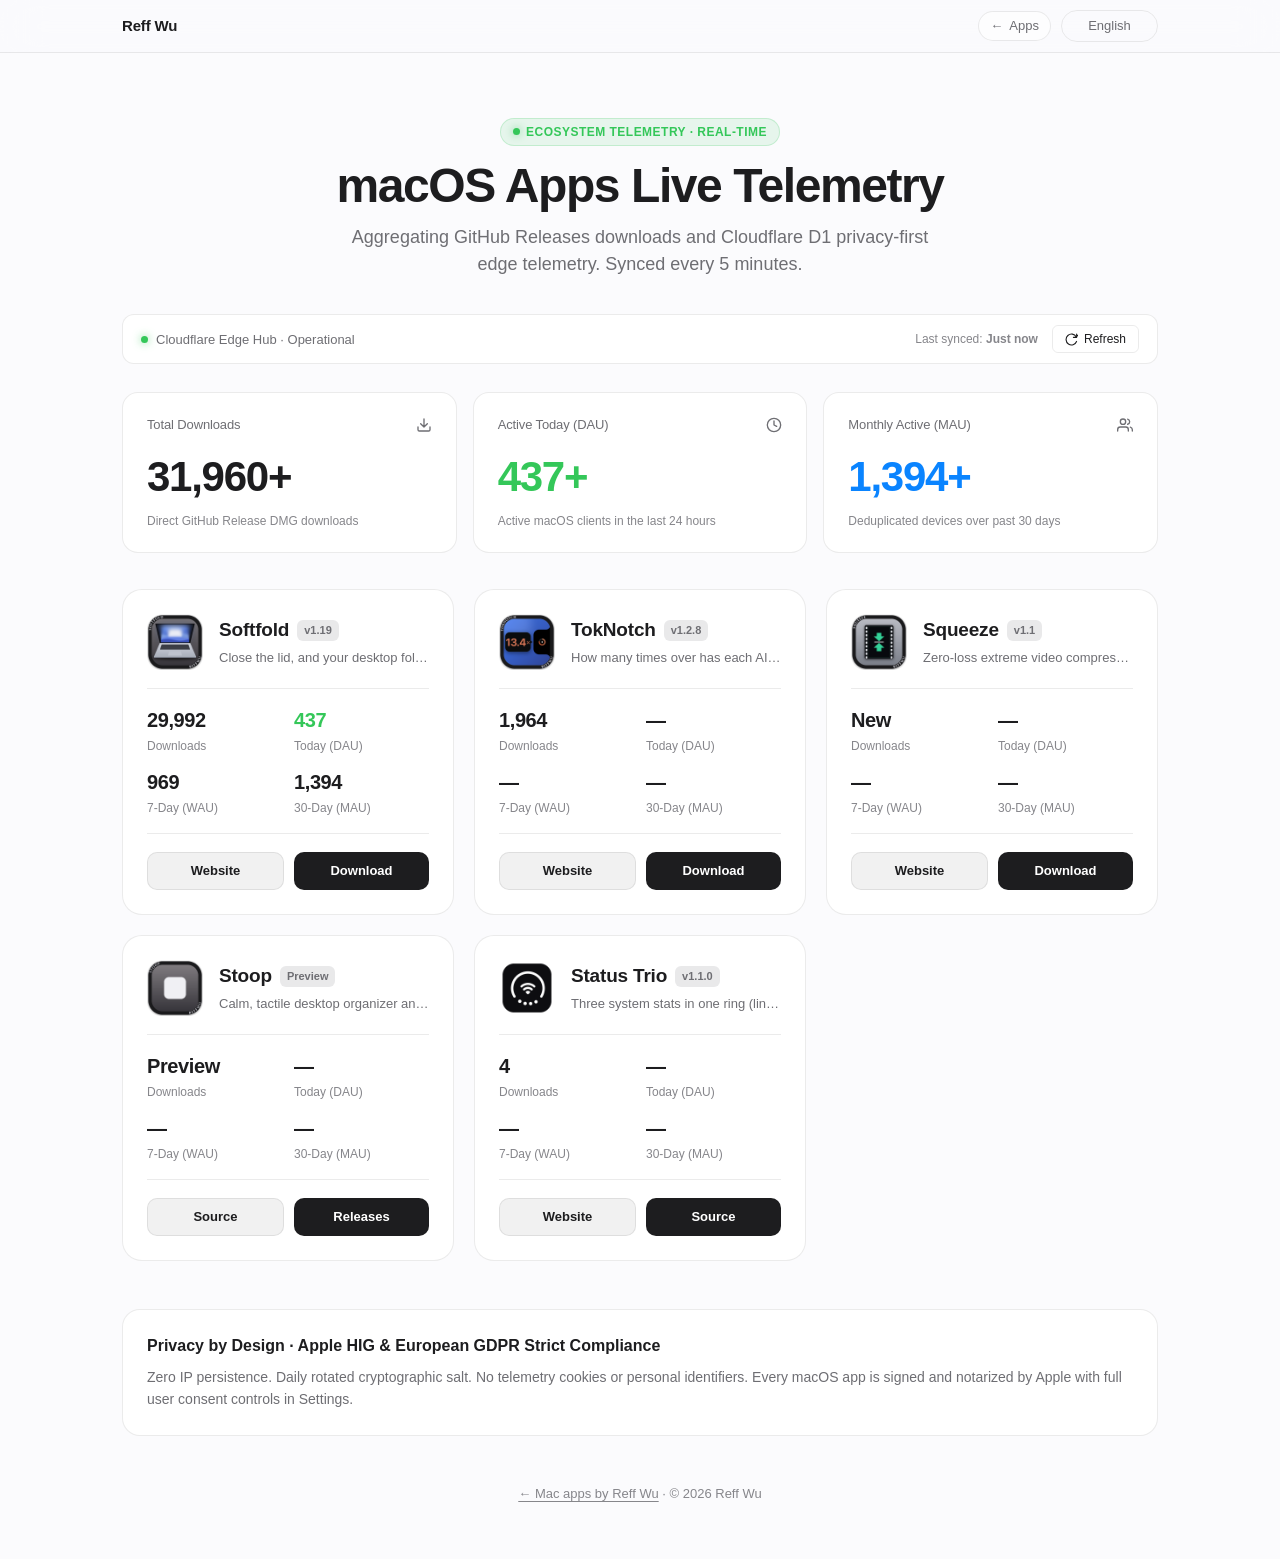
==== dashboard/index.html @ 5fa13f12 "feat(telemetry): add live stats badges and centralized ecosystem dashboard" ====
<!DOCTYPE html>
<html lang="en">
<head>
<meta charset="utf-8">
<meta name="viewport" content="width=device-width, initial-scale=1">
<title>Ecosystem Dashboard · Mac Apps by Reff Wu</title>
<meta name="description" content="Live telemetry, real-time downloads, and active user metrics across Reff Wu's macOS apps.">
<link rel="icon" href="../icons/toknotch.png">
<link rel="stylesheet" href="../assets/site.css">
<script>
window.PAGE_STRINGS = {
  "page.title": {
    "en": "Ecosystem Dashboard · Mac Apps by Reff Wu",
    "zh-Hans": "生态全景大屏 · Reff Wu 的 Mac Apps",
    "zh-Hant": "生態全景看板 · Reff Wu 的 Mac Apps",
    "ja": "エコシステムダッシュボード · Reff Wu の Mac App",
    "ko": "에코시스템 대시보드 · Reff Wu의 Mac 앱"
  },
  "dash.badge": {
    "en": "Ecosystem Telemetry · Real-time",
    "zh-Hans": "全生态实时遥测 · 监控中枢",
    "zh-Hant": "全生態即時遙測 · 監控中樞",
    "ja": "リアルタイムテレメトリ · 監視センター",
    "ko": "실시간 텔레메트리 · 모니터링 센터"
  },
  "dash.title": {
    "en": "macOS Apps Live Telemetry",
    "zh-Hans": "macOS Apps 实时遥测大屏",
    "zh-Hant": "macOS Apps 即時遙測看板",
    "ja": "macOS App リアルタイムダッシュボード",
    "ko": "macOS 앱 실시간 텔레메트리 대시보드"
  },
  "dash.sub": {
    "en": "Aggregating GitHub Releases downloads and Cloudflare D1 privacy-first edge telemetry. Synced every 5 minutes.",
    "zh-Hans": "实时聚合 GitHub Releases 真实下载量与 Cloudflare D1 边缘匿名活跃统计。数据每 5 分钟自动同步。",
    "zh-Hant": "即時聚合 GitHub Releases 完整下載量與 Cloudflare D1 邊緣匿名活躍統計。每 5 分鐘自動同步。",
    "ja": "GitHub Releases の実ダウンロード数と Cloudflare D1 匿名アクティブ指標をリアルタイム集計。5分ごとに自動更新。",
    "ko": "GitHub Releases 다운로드 수와 Cloudflare D1 익명 활성 지표를 실시간 집계. 5분마다 자동 동기화."
  },
  "dash.online": {
    "en": "Cloudflare Edge Hub · Operational",
    "zh-Hans": "Cloudflare 边缘中枢 · 运行正常",
    "zh-Hant": "Cloudflare 邊緣中樞 · 運作正常",
    "ja": "Cloudflare エッジハブ · 正常稼働",
    "ko": "Cloudflare 엣지 허브 · 정상 작동"
  },
  "dash.synced": {
    "en": "Last synced:",
    "zh-Hans": "最后同步时间:",
    "zh-Hant": "最後同步時間:",
    "ja": "最終更新:",
    "ko": "마지막 동기화:"
  },
  "dash.refresh": {
    "en": "Refresh",
    "zh-Hans": "刷新数据",
    "zh-Hant": "重新整理",
    "ja": "更新",
    "ko": "새로고침"
  },
  "kpi.downloads": {
    "en": "Total Downloads",
    "zh-Hans": "全生态总下载量",
    "zh-Hant": "全生態總下載量",
    "ja": "累計ダウンロード",
    "ko": "총 다운로드 수"
  },
  "kpi.downloads_hint": {
    "en": "Direct GitHub Release DMG downloads",
    "zh-Hans": "GitHub Releases 官方 DMG 真实下载量",
    "zh-Hant": "GitHub Releases 官方 DMG 完整下載量",
    "ja": "GitHub Releases からの公式 DMG 実ダウンロード",
    "ko": "GitHub Releases 공식 DMG 실제 다운로드"
  },
  "kpi.dau": {
    "en": "Active Today (DAU)",
    "zh-Hans": "今日活跃设备 (DAU)",
    "zh-Hant": "今日活躍裝置 (DAU)",
    "ja": "本日アクティブ (DAU)",
    "ko": "오늘 활성 기기 (DAU)"
  },
  "kpi.dau_hint": {
    "en": "Active macOS clients in the last 24 hours",
    "zh-Hans": "过去 24 小时活跃启动的 macOS 客户端",
    "zh-Hant": "過去 24 小時活躍啟動的 macOS 用戶端",
    "ja": "過去24時間以内に起動された Mac",
    "ko": "최근 24시간 내 실행된 macOS 기기"
  },
  "kpi.mau": {
    "en": "Monthly Active (MAU)",
    "zh-Hans": "30天活跃用户 (MAU)",
    "zh-Hant": "30天活躍用戶 (MAU)",
    "ja": "月間アクティブ (MAU)",
    "ko": "월간 활성 사용자 (MAU)"
  },
  "kpi.mau_hint": {
    "en": "Deduplicated devices over past 30 days",
    "zh-Hans": "过去 30 天去重活跃设备规模",
    "zh-Hant": "過去 30 天去重活躍裝置總數",
    "ja": "過去30日間の重複除外アクティブ Mac",
    "ko": "최근 30일간 중복 제거된 활성 기기"
  },
  "app.dau": {
    "en": "Today (DAU)",
    "zh-Hans": "今日活跃 (DAU)",
    "zh-Hant": "今日活躍 (DAU)",
    "ja": "本日 (DAU)",
    "ko": "오늘 (DAU)"
  },
  "app.wau": {
    "en": "7-Day (WAU)",
    "zh-Hans": "7日活跃 (WAU)",
    "zh-Hant": "7日活躍 (WAU)",
    "ja": "7日間 (WAU)",
    "ko": "7일 (WAU)"
  },
  "app.mau": {
    "en": "30-Day (MAU)",
    "zh-Hans": "30日活跃 (MAU)",
    "zh-Hant": "30日活躍 (MAU)",
    "ja": "30日間 (MAU)",
    "ko": "30일 (MAU)"
  },
  "app.downloads": {
    "en": "Downloads",
    "zh-Hans": "累计下载",
    "zh-Hant": "累計下載",
    "ja": "ダウンロード数",
    "ko": "다운로드 수"
  },
  "app.btn_web": {
    "en": "Website",
    "zh-Hans": "官网主页",
    "zh-Hant": "官網首頁",
    "ja": "公式サイト",
    "ko": "웹사이트"
  },
  "app.btn_download": {
    "en": "Download",
    "zh-Hans": "下载 DMG",
    "zh-Hant": "下載 DMG",
    "ja": "DMG 入手",
    "ko": "DMG 받기"
  },
  "app.btn_github": {
    "en": "Source",
    "zh-Hans": "GitHub 源码",
    "zh-Hant": "GitHub 原始碼",
    "ja": "GitHub ソース",
    "ko": "GitHub 소스"
  },
  "privacy.title": {
    "en": "Privacy by Design · Apple HIG & European GDPR Strict Compliance",
    "zh-Hans": "原生隐私设计 · 严格遵守 Apple HIG 与无追踪准则",
    "zh-Hant": "原生隱私設計 · 嚴格遵守 Apple HIG 與無追蹤準則",
    "ja": "プライバシー・バイ・デザイン · Apple HIG 完全準拠",
    "ko": "프라이버시 중심 설계 · Apple HIG 원칙 철저 준수"
  },
  "privacy.body": {
    "en": "Zero IP persistence. Daily rotated cryptographic salt. No telemetry cookies or personal identifiers. Every macOS app is signed and notarized by Apple with full user consent controls in Settings.",
    "zh-Hans": "零 IP 存储记录、每日轮换密码学哈希加盐。绝无任何追踪 Cookie 或个人身份指纹。全系列 macOS App 经 Apple 官方公证，并提供随时关闭遥测的偏好设置选项。",
    "zh-Hant": "零 IP 儲存紀錄、每日輪換密碼學雜湊加鹽。絕無任何追蹤 Cookie 或個人身分指紋。全系列 macOS App 經 Apple 官方公證，並提供隨時關閉遙測的偏好設定選項。",
    "ja": "IPアドレスは一切保存せず、日替わりの暗号化ソルトを使用。Cookieや端末指紋による追跡は皆無です。全MacアプリはAppleにより公証済みで、設定画面からいつでも無効化できます。",
    "ko": "IP 주소는 절대 저장하지 않으며 매일 순환되는 암호화 솔트를 적용합니다. 쿠키나 기기 지문 추적을 일절 사용하지 않습니다. 모든 Mac 앱은 Apple 공증을 완료했으며 설정에서 언제든 원클릭으로 끌 수 있습니다."
  }
};
</script>
<script src="../assets/site.js" defer></script>
</head>
<body data-page="dashboard" data-root="../">
<nav>
  <div class="shell">
    <a class="brand" href="../">Reff Wu</a>
    <select class="lang" aria-label="Language"></select>
  </div>
</nav>

<main class="shell">
  <header class="dash-header">
    <div class="dash-pill-tag">
      <span class="live-dot" aria-hidden="true"></span>
      <span data-i18n="dash.badge">Ecosystem Telemetry · Real-time</span>
    </div>
    <h1 data-i18n="dash.title">macOS Apps Live Telemetry</h1>
    <p data-i18n="dash.sub">Aggregating GitHub Releases downloads and Cloudflare D1 privacy-first edge telemetry. Synced every 5 minutes.</p>
  </header>

  <section class="dash-sync-bar">
    <div class="dash-sync-status">
      <span class="live-dot" aria-hidden="true"></span>
      <span data-i18n="dash.online">Cloudflare Edge Hub · Operational</span>
    </div>
    <div style="display: flex; align-items: center; gap: 14px;">
      <span style="font-size: 12px; color: var(--faint);"><span data-i18n="dash.synced">Last synced:</span> <strong id="sync-time">Just now</strong></span>
      <button class="dash-refresh-btn" id="refresh-btn" type="button" aria-label="Refresh telemetry data">
        <svg viewBox="0 0 24 24" fill="none" stroke="currentColor" stroke-width="2" stroke-linecap="round" stroke-linejoin="round" aria-hidden="true">
          <path d="M21.5 2v6h-6M21.34 15.57a10 10 0 1 1-.57-8.38l5.67-5.67"/>
        </svg>
        <span data-i18n="dash.refresh">Refresh</span>
      </button>
    </div>
  </section>

  <!-- KPI Overview Cards -->
  <section class="kpi-row">
    <div class="kpi-card">
      <div class="kpi-label">
        <span data-i18n="kpi.downloads">Total Downloads</span>
        <svg viewBox="0 0 24 24" width="16" height="16" fill="none" stroke="currentColor" stroke-width="2" stroke-linecap="round" stroke-linejoin="round"><path d="M21 15v4a2 2 0 0 1-2 2H5a2 2 0 0 1-2-2v-4M7 10l5 5 5-5M12 15V3"/></svg>
      </div>
      <div class="kpi-value" id="kpi-total-dl">31,960+</div>
      <div class="kpi-hint" data-i18n="kpi.downloads_hint">Direct GitHub Release DMG downloads</div>
    </div>
    <div class="kpi-card">
      <div class="kpi-label">
        <span data-i18n="kpi.dau">Active Today (DAU)</span>
        <svg viewBox="0 0 24 24" width="16" height="16" fill="none" stroke="currentColor" stroke-width="2" stroke-linecap="round" stroke-linejoin="round"><circle cx="12" cy="12" r="10"/><polyline points="12 6 12 12 16 14"/></svg>
      </div>
      <div class="kpi-value" id="kpi-dau" style="color: #34c759;">437+</div>
      <div class="kpi-hint" data-i18n="kpi.dau_hint">Active macOS clients in the last 24 hours</div>
    </div>
    <div class="kpi-card">
      <div class="kpi-label">
        <span data-i18n="kpi.mau">Monthly Active (MAU)</span>
        <svg viewBox="0 0 24 24" width="16" height="16" fill="none" stroke="currentColor" stroke-width="2" stroke-linecap="round" stroke-linejoin="round"><path d="M17 21v-2a4 4 0 0 0-4-4H5a4 4 0 0 0-4 4v2"/><circle cx="9" cy="7" r="4"/><path d="M23 21v-2a4 4 0 0 0-3-3.87"/><path d="M16 3.13a4 4 0 0 1 0 7.75"/></svg>
      </div>
      <div class="kpi-value" id="kpi-mau" style="color: #0a84ff;">1,394+</div>
      <div class="kpi-hint" data-i18n="kpi.mau_hint">Deduplicated devices over past 30 days</div>
    </div>
  </section>

  <!-- Apps Grid -->
  <section class="apps-dash-grid">
    <!-- Softfold -->
    <article class="app-stat-panel" data-panel-app="softfold">
      <div>
        <div class="app-stat-head">
          <img src="../icons/softfold.png" alt="Softfold icon">
          <div class="app-stat-title">
            <div class="app-stat-name-row">
              <span class="app-stat-name">Softfold</span>
              <span class="app-stat-badge-version" id="ver-softfold">v1.19</span>
            </div>
            <div class="app-stat-tagline">Close the lid, and your desktop folds away softly.</div>
          </div>
        </div>
        <div class="app-metrics-list">
          <div class="app-metric-item">
            <span class="app-metric-num" id="dl-softfold">29,992</span>
            <span class="app-metric-label" data-i18n="app.downloads">Downloads</span>
          </div>
          <div class="app-metric-item">
            <span class="app-metric-num" id="dau-softfold" style="color: #34c759;">437</span>
            <span class="app-metric-label" data-i18n="app.dau">Today (DAU)</span>
          </div>
          <div class="app-metric-item">
            <span class="app-metric-num" id="wau-softfold">969</span>
            <span class="app-metric-label" data-i18n="app.wau">7-Day (WAU)</span>
          </div>
          <div class="app-metric-item">
            <span class="app-metric-num" id="mau-softfold">1,394</span>
            <span class="app-metric-label" data-i18n="app.mau">30-Day (MAU)</span>
          </div>
        </div>
      </div>
      <div class="app-stat-actions">
        <a class="app-stat-btn app-stat-btn-secondary" href="../softfold/" data-i18n="app.btn_web">Website</a>
        <a class="app-stat-btn app-stat-btn-primary" href="https://github.com/ReffWu/softfold/releases/latest/download/Softfold.dmg" data-i18n="app.btn_download">Download</a>
      </div>
    </article>

    <!-- TokNotch -->
    <article class="app-stat-panel" data-panel-app="toknotch">
      <div>
        <div class="app-stat-head">
          <img src="../icons/toknotch.png" alt="TokNotch icon">
          <div class="app-stat-title">
            <div class="app-stat-name-row">
              <span class="app-stat-name">TokNotch</span>
              <span class="app-stat-badge-version" id="ver-toknotch">v1.2.8</span>
            </div>
            <div class="app-stat-tagline">How many times over has each AI plan paid for itself?</div>
          </div>
        </div>
        <div class="app-metrics-list">
          <div class="app-metric-item">
            <span class="app-metric-num" id="dl-toknotch">1,964</span>
            <span class="app-metric-label" data-i18n="app.downloads">Downloads</span>
          </div>
          <div class="app-metric-item">
            <span class="app-metric-num" id="dau-toknotch">—</span>
            <span class="app-metric-label" data-i18n="app.dau">Today (DAU)</span>
          </div>
          <div class="app-metric-item">
            <span class="app-metric-num" id="wau-toknotch">—</span>
            <span class="app-metric-label" data-i18n="app.wau">7-Day (WAU)</span>
          </div>
          <div class="app-metric-item">
            <span class="app-metric-num" id="mau-toknotch">—</span>
            <span class="app-metric-label" data-i18n="app.mau">30-Day (MAU)</span>
          </div>
        </div>
      </div>
      <div class="app-stat-actions">
        <a class="app-stat-btn app-stat-btn-secondary" href="../toknotch/" data-i18n="app.btn_web">Website</a>
        <a class="app-stat-btn app-stat-btn-primary" href="https://github.com/ReffWu/toknotch/releases/latest/download/TokNotch.dmg" data-i18n="app.btn_download">Download</a>
      </div>
    </article>

    <!-- Squeeze -->
    <article class="app-stat-panel" data-panel-app="squeeze">
      <div>
        <div class="app-stat-head">
          <img src="../icons/squeeze.png" alt="Squeeze icon">
          <div class="app-stat-title">
            <div class="app-stat-name-row">
              <span class="app-stat-name">Squeeze</span>
              <span class="app-stat-badge-version" id="ver-squeeze">v1.1</span>
            </div>
            <div class="app-stat-tagline">Zero-loss extreme video compressor for macOS.</div>
          </div>
        </div>
        <div class="app-metrics-list">
          <div class="app-metric-item">
            <span class="app-metric-num" id="dl-squeeze">New</span>
            <span class="app-metric-label" data-i18n="app.downloads">Downloads</span>
          </div>
          <div class="app-metric-item">
            <span class="app-metric-num" id="dau-squeeze">—</span>
            <span class="app-metric-label" data-i18n="app.dau">Today (DAU)</span>
          </div>
          <div class="app-metric-item">
            <span class="app-metric-num" id="wau-squeeze">—</span>
            <span class="app-metric-label" data-i18n="app.wau">7-Day (WAU)</span>
          </div>
          <div class="app-metric-item">
            <span class="app-metric-num" id="mau-squeeze">—</span>
            <span class="app-metric-label" data-i18n="app.mau">30-Day (MAU)</span>
          </div>
        </div>
      </div>
      <div class="app-stat-actions">
        <a class="app-stat-btn app-stat-btn-secondary" href="../squeeze/" data-i18n="app.btn_web">Website</a>
        <a class="app-stat-btn app-stat-btn-primary" href="https://reffwu.github.io/apps/squeeze/Squeeze.dmg" data-i18n="app.btn_download">Download</a>
      </div>
    </article>

    <!-- Stoop -->
    <article class="app-stat-panel" data-panel-app="stoop">
      <div>
        <div class="app-stat-head">
          <img src="../icons/stoop.png" alt="Stoop icon">
          <div class="app-stat-title">
            <div class="app-stat-name-row">
              <span class="app-stat-name">Stoop</span>
              <span class="app-stat-badge-version" id="ver-stoop">Preview</span>
            </div>
            <div class="app-stat-tagline">Calm, tactile desktop organizer and Dock companion.</div>
          </div>
        </div>
        <div class="app-metrics-list">
          <div class="app-metric-item">
            <span class="app-metric-num" id="dl-stoop">Preview</span>
            <span class="app-metric-label" data-i18n="app.downloads">Downloads</span>
          </div>
          <div class="app-metric-item">
            <span class="app-metric-num" id="dau-stoop">—</span>
            <span class="app-metric-label" data-i18n="app.dau">Today (DAU)</span>
          </div>
          <div class="app-metric-item">
            <span class="app-metric-num" id="wau-stoop">—</span>
            <span class="app-metric-label" data-i18n="app.wau">7-Day (WAU)</span>
          </div>
          <div class="app-metric-item">
            <span class="app-metric-num" id="mau-stoop">—</span>
            <span class="app-metric-label" data-i18n="app.mau">30-Day (MAU)</span>
          </div>
        </div>
      </div>
      <div class="app-stat-actions">
        <a class="app-stat-btn app-stat-btn-secondary" href="https://github.com/ReffWu/stoop" target="_blank" rel="noopener" data-i18n="app.btn_github">GitHub</a>
        <a class="app-stat-btn app-stat-btn-primary" href="https://github.com/ReffWu/stoop/releases" target="_blank" rel="noopener">Releases</a>
      </div>
    </article>

    <!-- Status Trio -->
    <article class="app-stat-panel" data-panel-app="statustrio">
      <div>
        <div class="app-stat-head">
          <img src="../icons/statustrio.png" alt="Status Trio icon">
          <div class="app-stat-title">
            <div class="app-stat-name-row">
              <span class="app-stat-name">Status Trio</span>
              <span class="app-stat-badge-version" id="ver-statustrio">v1.1.0</span>
            </div>
            <div class="app-stat-tagline">Three system stats in one ring (lingyired & Reff).</div>
          </div>
        </div>
        <div class="app-metrics-list">
          <div class="app-metric-item">
            <span class="app-metric-num" id="dl-statustrio">4</span>
            <span class="app-metric-label" data-i18n="app.downloads">Downloads</span>
          </div>
          <div class="app-metric-item">
            <span class="app-metric-num" id="dau-statustrio">—</span>
            <span class="app-metric-label" data-i18n="app.dau">Today (DAU)</span>
          </div>
          <div class="app-metric-item">
            <span class="app-metric-num" id="wau-statustrio">—</span>
            <span class="app-metric-label" data-i18n="app.wau">7-Day (WAU)</span>
          </div>
          <div class="app-metric-item">
            <span class="app-metric-num" id="mau-statustrio">—</span>
            <span class="app-metric-label" data-i18n="app.mau">30-Day (MAU)</span>
          </div>
        </div>
      </div>
      <div class="app-stat-actions">
        <a class="app-stat-btn app-stat-btn-secondary" href="../statustrio/" data-i18n="app.btn_web">Website</a>
        <a class="app-stat-btn app-stat-btn-primary" href="https://github.com/lingyired/status-trio" target="_blank" rel="noopener" data-i18n="app.btn_github">GitHub</a>
      </div>
    </article>
  </section>

  <!-- Privacy by Design card -->
  <section class="privacy-card">
    <h3 data-i18n="privacy.title">
      <svg viewBox="0 0 24 24" width="18" height="18" fill="none" stroke="currentColor" stroke-width="2" stroke-linecap="round" stroke-linejoin="round" style="color: #34c759;"><path d="M12 22s8-4 8-10V5l-8-3-8 3v7c0 6 8 10 8 10z"/></svg>
      Privacy by Design · Apple HIG & European GDPR Strict Compliance
    </h3>
    <p data-i18n="privacy.body">Zero IP persistence. Daily rotated cryptographic salt. No telemetry cookies or personal identifiers. Every macOS app is signed and notarized by Apple with full user consent controls in Settings.</p>
  </section>
</main>

<footer>
  <a href="../">← Mac apps by Reff Wu</a> · © 2026 Reff Wu
</footer>

<script>
function renderDashboardMetrics(data) {
  if (!data) return;
  if (data.totals) {
    const kpiTotalDl = document.getElementById("kpi-total-dl");
    const kpiDau = document.getElementById("kpi-dau");
    const kpiMau = document.getElementById("kpi-mau");
    if (kpiTotalDl) kpiTotalDl.textContent = (data.totals.downloads || 0).toLocaleString() + "+";
    if (kpiDau) kpiDau.textContent = (data.totals.active_today || 0).toLocaleString();
    if (kpiMau) kpiMau.textContent = (data.totals.active_30d || 0).toLocaleString();
  }

  if (data.updated_at) {
    const syncTime = document.getElementById("sync-time");
    if (syncTime) {
      try {
        const d = new Date(data.updated_at);
        syncTime.textContent = d.toLocaleTimeString([], { hour: '2-digit', minute: '2-digit', second: '2-digit' });
      } catch (_) {
        syncTime.textContent = "Just now";
      }
    }
  }

  if (data.apps) {
    for (const [id, app] of Object.entries(data.apps)) {
      const dlEl = document.getElementById(`dl-${id}`);
      const dauEl = document.getElementById(`dau-${id}`);
      const wauEl = document.getElementById(`wau-${id}`);
      const mauEl = document.getElementById(`mau-${id}`);
      const verEl = document.getElementById(`ver-${id}`);

      if (dlEl && app.downloads !== undefined) {
        dlEl.textContent = app.downloads > 0 ? app.downloads.toLocaleString() : (id === 'stoop' ? 'Preview' : (app.latest_version ? 'Latest' : '—'));
      }
      if (dauEl && app.active_today !== undefined) {
        dauEl.textContent = app.active_today > 0 ? app.active_today.toLocaleString() : '—';
      }
      if (wauEl && app.active_7d !== undefined) {
        wauEl.textContent = app.active_7d > 0 ? app.active_7d.toLocaleString() : '—';
      }
      if (mauEl && app.active_30d !== undefined) {
        mauEl.textContent = app.active_30d > 0 ? app.active_30d.toLocaleString() : '—';
      }
      if (verEl && app.latest_version) {
        verEl.textContent = app.latest_version;
      }
    }
  }
}

document.addEventListener("DOMContentLoaded", () => {
  const refreshBtn = document.getElementById("refresh-btn");
  if (refreshBtn) {
    refreshBtn.addEventListener("click", async () => {
      refreshBtn.classList.add("spinning");
      try {
        if (typeof window.REFRESH_STATS === "function") {
          const fresh = await window.REFRESH_STATS();
          renderDashboardMetrics(fresh);
        }
      } finally {
        setTimeout(() => refreshBtn.classList.remove("spinning"), 500);
      }
    });
  }

  if (window.__APP_STATS__) {
    renderDashboardMetrics(window.__APP_STATS__);
  } else {
    fetch("https://softfold-telemetry.reffwu.workers.dev/api/public-stats")
      .then(res => res.json())
      .then(data => renderDashboardMetrics(data))
      .catch(() => {});
  }
});
</script>
</body>
</html>
---- assets/site.css ----
:root {
  --bg: #fbfbfd;
  --text: #1d1d1f;
  --dim: #6e6e73;
  --faint: #86868b;
  --card: #ffffff;
  --line: rgba(0, 0, 0, 0.08);
  --button: #1d1d1f;
  --button-text: #ffffff;
  --font: -apple-system, BlinkMacSystemFont, "SF Pro Text", "PingFang SC", "Hiragino Sans", "Apple SD Gothic Neo", "Helvetica Neue", sans-serif;
}
@media (prefers-color-scheme: dark) {
  :root {
    --bg: #000000;
    --text: #f5f5f7;
    --dim: #a1a1a6;
    --faint: #86868b;
    --card: #1c1c1e;
    --line: rgba(255, 255, 255, 0.12);
    --button: #f5f5f7;
    --button-text: #1d1d1f;
  }
}
* { box-sizing: border-box; margin: 0; padding: 0; }
body {
  background: var(--bg);
  color: var(--text);
  font-family: var(--font);
  font-size: 17px;
  line-height: 1.5;
  -webkit-font-smoothing: antialiased;
}
a { color: inherit; text-decoration: none; }
.shell { width: 100%; max-width: 1080px; margin: 0 auto; padding: 0 22px; }

nav {
  position: sticky; top: 0; z-index: 10;
  background: color-mix(in srgb, var(--bg) 80%, transparent);
  backdrop-filter: saturate(180%) blur(20px);
  -webkit-backdrop-filter: saturate(180%) blur(20px);
  border-bottom: 1px solid var(--line);
}
nav .shell { height: 52px; display: flex; align-items: center; justify-content: space-between; }
.brand { font-weight: 600; font-size: 15px; letter-spacing: -0.01em; display: inline-flex; align-items: center; gap: 8px; }
.nav-actions { display: inline-flex; align-items: center; gap: 10px; }
.nav-stat-link {
  display: inline-flex; align-items: center; gap: 6px;
  font-size: 13px; font-weight: 500; color: var(--dim);
  text-decoration: none; padding: 4px 11px;
  background: color-mix(in srgb, var(--card) 40%, transparent);
  border: 1px solid var(--line); border-radius: 999px;
  transition: all 0.15s ease;
}
.nav-stat-link:hover { color: var(--text); border-color: rgba(52, 199, 89, 0.4); background: color-mix(in srgb, var(--card) 80%, transparent); }
.lang {
  appearance: none; -webkit-appearance: none;
  font: inherit; font-size: 13px; color: var(--dim);
  text-align: center; text-align-last: center;
  background: transparent; border: 1px solid var(--line); border-radius: 999px;
  padding: 5px 14px; cursor: pointer;
}

.hero { text-align: center; padding: 72px 0 28px; }
.hero .icon { width: 128px; height: 128px; display: block; margin: 0 auto 18px; }
.hero h1 { font-size: clamp(40px, 7vw, 56px); font-weight: 700; letter-spacing: -0.03em; line-height: 1.05; }
.hero .tagline { font-size: clamp(21px, 3.2vw, 28px); font-weight: 600; letter-spacing: -0.015em; margin-top: 10px; }
.hero .lede { color: var(--dim); max-width: 640px; margin: 14px auto 0; font-size: 19px; }
.cta { margin-top: 30px; display: flex; flex-direction: column; align-items: center; gap: 12px; }
.cta-row { display: inline-flex; align-items: center; justify-content: center; gap: 12px; }
.download {
  display: inline-flex; align-items: center; justify-content: center; gap: 10px;
  height: 56px;
  background: var(--button); color: var(--button-text);
  font-size: 19px; font-weight: 600; letter-spacing: -0.01em;
  padding: 0 32px; border-radius: 999px;
  transition: transform 0.12s ease, opacity 0.15s ease;
  white-space: nowrap;
}
.download:hover { opacity: 0.88; }
.download:active { transform: scale(0.98); }
.download svg { width: 20px; height: 20px; flex-shrink: 0; }

.github-btn {
  width: 56px;
  height: 56px;
  border-radius: 50%;
  display: inline-flex;
  align-items: center;
  justify-content: center;
  background: #000000;
  color: #ffffff;
  flex-shrink: 0;
  transition: transform 0.12s ease, opacity 0.15s ease;
  text-decoration: none;
}
.github-btn:hover { opacity: 0.85; transform: translateY(-1px); }
.github-btn:active { transform: scale(0.96); }
.github-btn svg { width: 24px; height: 24px; display: block; flex-shrink: 0; fill: currentColor; }

@media (prefers-color-scheme: dark) {
  .github-btn {
    border: 1px solid rgba(255, 255, 255, 0.2);
  }
}

@media (max-width: 500px) {
  .download {
    height: 52px;
    font-size: 17px;
    padding: 0 20px;
  }
  .github-btn {
    width: 52px;
    height: 52px;
  }
  .github-btn svg {
    width: 22px;
    height: 22px;
  }
}
.fine { color: var(--faint); font-size: 14px; }

.shot { margin: 44px auto 0; max-width: 1080px; }
.shot img { width: 100%; height: auto; display: block; }
.shot-dual {
  display: flex;
  justify-content: center;
  align-items: flex-start;
  gap: 32px;
  max-width: 900px;
  margin: 44px auto 0;
}
.shot-dual img {
  width: 100%;
  max-width: 410px;
  height: auto;
  display: block;
  flex: 1 1 0;
  border-radius: 12px;
  filter: drop-shadow(0 20px 40px rgba(0, 0, 0, 0.14));
}
@media (prefers-color-scheme: dark) {
  .shot-dual img {
    filter: drop-shadow(0 24px 48px rgba(0, 0, 0, 0.45));
  }
}
@media (max-width: 760px) {
  .shot-dual {
    margin-top: 28px;
    gap: 0;
  }
  .shot-dual .shot-settings {
    display: none;
  }
  .shot-dual .shot-main {
    max-width: 310px;
    width: 82%;
    margin: 0 auto;
  }
}
.shot video { width: 100%; aspect-ratio: 1920 / 924; display: block;
  -webkit-mask-image: linear-gradient(to right, transparent, #000 3%, #000 97%, transparent), linear-gradient(transparent, #000 3%, #000 97%, transparent);
  -webkit-mask-composite: source-in; mask-image: linear-gradient(to right, transparent, #000 3%, #000 97%, transparent), linear-gradient(transparent, #000 3%, #000 97%, transparent);
  mask-composite: intersect; }

.features {
  display: grid; grid-template-columns: repeat(3, 1fr); gap: 20px;
  padding: 72px 0 24px;
}
@media (max-width: 760px) { .features { grid-template-columns: 1fr; } }
.feature h3 { font-size: 19px; font-weight: 600; letter-spacing: -0.01em; }
.feature p { color: var(--dim); font-size: 16px; margin-top: 6px; }
.requires { color: var(--faint); font-size: 14px; text-align: center; padding: 28px 0 8px; }
.requires a { text-decoration: underline; text-underline-offset: 3px; }

.more { border-top: 1px solid var(--line); margin-top: 56px; padding: 48px 0 12px; }
.more h2 { font-size: 22px; font-weight: 600; letter-spacing: -0.015em; text-align: center; margin-bottom: 22px; }
.grid { display: grid; grid-template-columns: repeat(auto-fit, minmax(300px, 1fr)); gap: 16px; }
.app-card {
  display: flex; align-items: center; gap: 16px;
  background: var(--card); border: 1px solid var(--line); border-radius: 18px;
  padding: 16px 18px; transition: transform 0.15s ease, border-color 0.15s ease;
}
.app-card:hover { transform: translateY(-2px); }
.app-card img { width: 64px; height: 64px; flex-shrink: 0; }
.app-card h3 { font-size: 18px; font-weight: 600; }
.app-card p { color: var(--dim); font-size: 15px; line-height: 1.4; margin-top: 2px; }

.home { text-align: center; padding: 88px 0 40px; }
.home h1 { font-size: clamp(38px, 6vw, 56px); font-weight: 700; letter-spacing: -0.03em; }
.home p { color: var(--dim); font-size: 21px; margin-top: 10px; }
.home-grid { padding-bottom: 40px; }

footer { color: var(--faint); font-size: 13px; text-align: center; padding: 48px 0 56px; }
footer a { text-decoration: underline; text-underline-offset: 3px; }

/* --- Live Stats Badge & Telemetry Styles --- */
.stat-pill {
  display: inline-flex;
  align-items: center;
  gap: 8px;
  padding: 6px 14px;
  font-size: 13px;
  font-weight: 500;
  color: var(--dim);
  background: color-mix(in srgb, var(--card) 60%, transparent);
  border: 1px solid var(--line);
  border-radius: 999px;
  backdrop-filter: blur(12px);
  -webkit-backdrop-filter: blur(12px);
  transition: all 0.2s cubic-bezier(0.16, 1, 0.3, 1);
  text-decoration: none;
  margin-top: 4px;
}
.stat-pill:hover {
  color: var(--text);
  border-color: rgba(52, 199, 89, 0.45);
  background: color-mix(in srgb, var(--card) 85%, transparent);
  transform: translateY(-1px);
}
.live-dot {
  width: 7px;
  height: 7px;
  border-radius: 50%;
  background: #34c759;
  box-shadow: 0 0 8px rgba(52, 199, 89, 0.65);
  display: inline-block;
  animation: pulse-dot 2.2s infinite cubic-bezier(0.4, 0, 0.6, 1);
  flex-shrink: 0;
}
@keyframes pulse-dot {
  0%, 100% { opacity: 1; transform: scale(1); box-shadow: 0 0 8px rgba(52, 199, 89, 0.65); }
  50% { opacity: 0.4; transform: scale(0.85); box-shadow: 0 0 2px rgba(52, 199, 89, 0.2); }
}

.app-card-meta {
  display: flex;
  align-items: center;
  gap: 8px;
  margin-top: 6px;
  font-size: 12px;
  color: var(--faint);
}
.app-card-badge {
  display: inline-flex;
  align-items: center;
  gap: 5px;
  background: color-mix(in srgb, var(--text) 5%, transparent);
  padding: 2px 7px;
  border-radius: 6px;
  font-size: 11px;
  font-weight: 500;
  color: var(--dim);
}

/* --- Telemetry Dashboard Page Styles --- */
.dash-header {
  padding: 64px 0 36px;
  text-align: center;
}
.dash-pill-tag {
  display: inline-flex;
  align-items: center;
  gap: 6px;
  padding: 4px 12px;
  font-size: 12px;
  font-weight: 600;
  letter-spacing: 0.04em;
  text-transform: uppercase;
  color: #34c759;
  background: rgba(52, 199, 89, 0.1);
  border: 1px solid rgba(52, 199, 89, 0.2);
  border-radius: 999px;
  margin-bottom: 14px;
}
.dash-header h1 {
  font-size: clamp(34px, 5.5vw, 48px);
  font-weight: 700;
  letter-spacing: -0.03em;
  line-height: 1.1;
}
.dash-header p {
  color: var(--dim);
  font-size: 18px;
  max-width: 600px;
  margin: 12px auto 0;
}

.dash-sync-bar {
  display: flex;
  align-items: center;
  justify-content: space-between;
  background: var(--card);
  border: 1px solid var(--line);
  border-radius: 12px;
  padding: 10px 18px;
  margin-bottom: 28px;
  font-size: 13px;
  color: var(--dim);
}
.dash-sync-status {
  display: inline-flex;
  align-items: center;
  gap: 8px;
}
.dash-refresh-btn {
  display: inline-flex;
  align-items: center;
  gap: 6px;
  background: transparent;
  border: 1px solid var(--line);
  color: var(--text);
  font: inherit;
  font-size: 12px;
  font-weight: 500;
  padding: 4px 12px;
  border-radius: 6px;
  cursor: pointer;
  transition: all 0.15s ease;
}
.dash-refresh-btn:hover {
  background: color-mix(in srgb, var(--text) 8%, transparent);
}
.dash-refresh-btn svg {
  width: 13px;
  height: 13px;
  transition: transform 0.4s ease;
}
.dash-refresh-btn.spinning svg {
  transform: rotate(360deg);
}

.kpi-row {
  display: grid;
  grid-template-columns: repeat(3, 1fr);
  gap: 16px;
  margin-bottom: 36px;
}
@media (max-width: 768px) {
  .kpi-row { grid-template-columns: 1fr; }
}
.kpi-card {
  background: var(--card);
  border: 1px solid var(--line);
  border-radius: 16px;
  padding: 22px 24px;
  transition: transform 0.15s ease;
}
.kpi-label {
  font-size: 13px;
  font-weight: 500;
  color: var(--dim);
  letter-spacing: -0.01em;
  display: flex;
  align-items: center;
  justify-content: space-between;
}
.kpi-value {
  font-size: clamp(32px, 4vw, 42px);
  font-weight: 700;
  letter-spacing: -0.03em;
  margin: 10px 0 4px;
  color: var(--text);
  font-variant-numeric: tabular-nums;
}
.kpi-hint {
  font-size: 12px;
  color: var(--faint);
}

.apps-dash-grid {
  display: grid;
  grid-template-columns: repeat(auto-fit, minmax(320px, 1fr));
  gap: 20px;
  margin-bottom: 48px;
}
.app-stat-panel {
  background: var(--card);
  border: 1px solid var(--line);
  border-radius: 20px;
  padding: 24px;
  display: flex;
  flex-direction: column;
  justify-content: space-between;
  transition: all 0.2s ease;
}
.app-stat-panel:hover {
  border-color: color-mix(in srgb, var(--dim) 35%, transparent);
  transform: translateY(-2px);
}
.app-stat-head {
  display: flex;
  align-items: center;
  gap: 16px;
  margin-bottom: 18px;
}
.app-stat-head img {
  width: 56px;
  height: 56px;
  border-radius: 13px;
  flex-shrink: 0;
}
.app-stat-title {
  flex: 1;
  min-width: 0;
}
.app-stat-name-row {
  display: flex;
  align-items: center;
  gap: 8px;
}
.app-stat-name {
  font-size: 19px;
  font-weight: 700;
  letter-spacing: -0.01em;
}
.app-stat-badge-version {
  font-size: 11px;
  font-weight: 600;
  padding: 2px 7px;
  border-radius: 6px;
  background: color-mix(in srgb, var(--dim) 15%, transparent);
  color: var(--dim);
}
.app-stat-tagline {
  font-size: 13px;
  color: var(--dim);
  margin-top: 3px;
  white-space: nowrap;
  overflow: hidden;
  text-overflow: ellipsis;
}

.app-metrics-list {
  display: grid;
  grid-template-columns: repeat(2, 1fr);
  gap: 12px;
  padding: 16px 0;
  border-top: 1px solid var(--line);
  border-bottom: 1px solid var(--line);
  margin-bottom: 18px;
}
.app-metric-item {
  display: flex;
  flex-direction: column;
}
.app-metric-num {
  font-size: 20px;
  font-weight: 700;
  letter-spacing: -0.02em;
  font-variant-numeric: tabular-nums;
}
.app-metric-label {
  font-size: 12px;
  color: var(--faint);
  margin-top: 2px;
}

.app-stat-actions {
  display: flex;
  align-items: center;
  gap: 10px;
}
.app-stat-btn {
  flex: 1;
  display: inline-flex;
  align-items: center;
  justify-content: center;
  gap: 6px;
  height: 38px;
  border-radius: 10px;
  font-size: 13px;
  font-weight: 600;
  text-decoration: none;
  transition: opacity 0.15s ease;
}
.app-stat-btn-primary {
  background: var(--button);
  color: var(--button-text);
}
.app-stat-btn-primary:hover {
  opacity: 0.88;
}
.app-stat-btn-secondary {
  background: color-mix(in srgb, var(--text) 6%, transparent);
  color: var(--text);
  border: 1px solid var(--line);
}
.app-stat-btn-secondary:hover {
  background: color-mix(in srgb, var(--text) 12%, transparent);
}

.privacy-card {
  background: var(--card);
  border: 1px solid var(--line);
  border-radius: 18px;
  padding: 24px;
  margin-top: 32px;
}
.privacy-card h3 {
  font-size: 16px;
  font-weight: 600;
  margin-bottom: 8px;
  display: flex;
  align-items: center;
  gap: 8px;
}
.privacy-card p {
  font-size: 14px;
  color: var(--dim);
  line-height: 1.6;
}
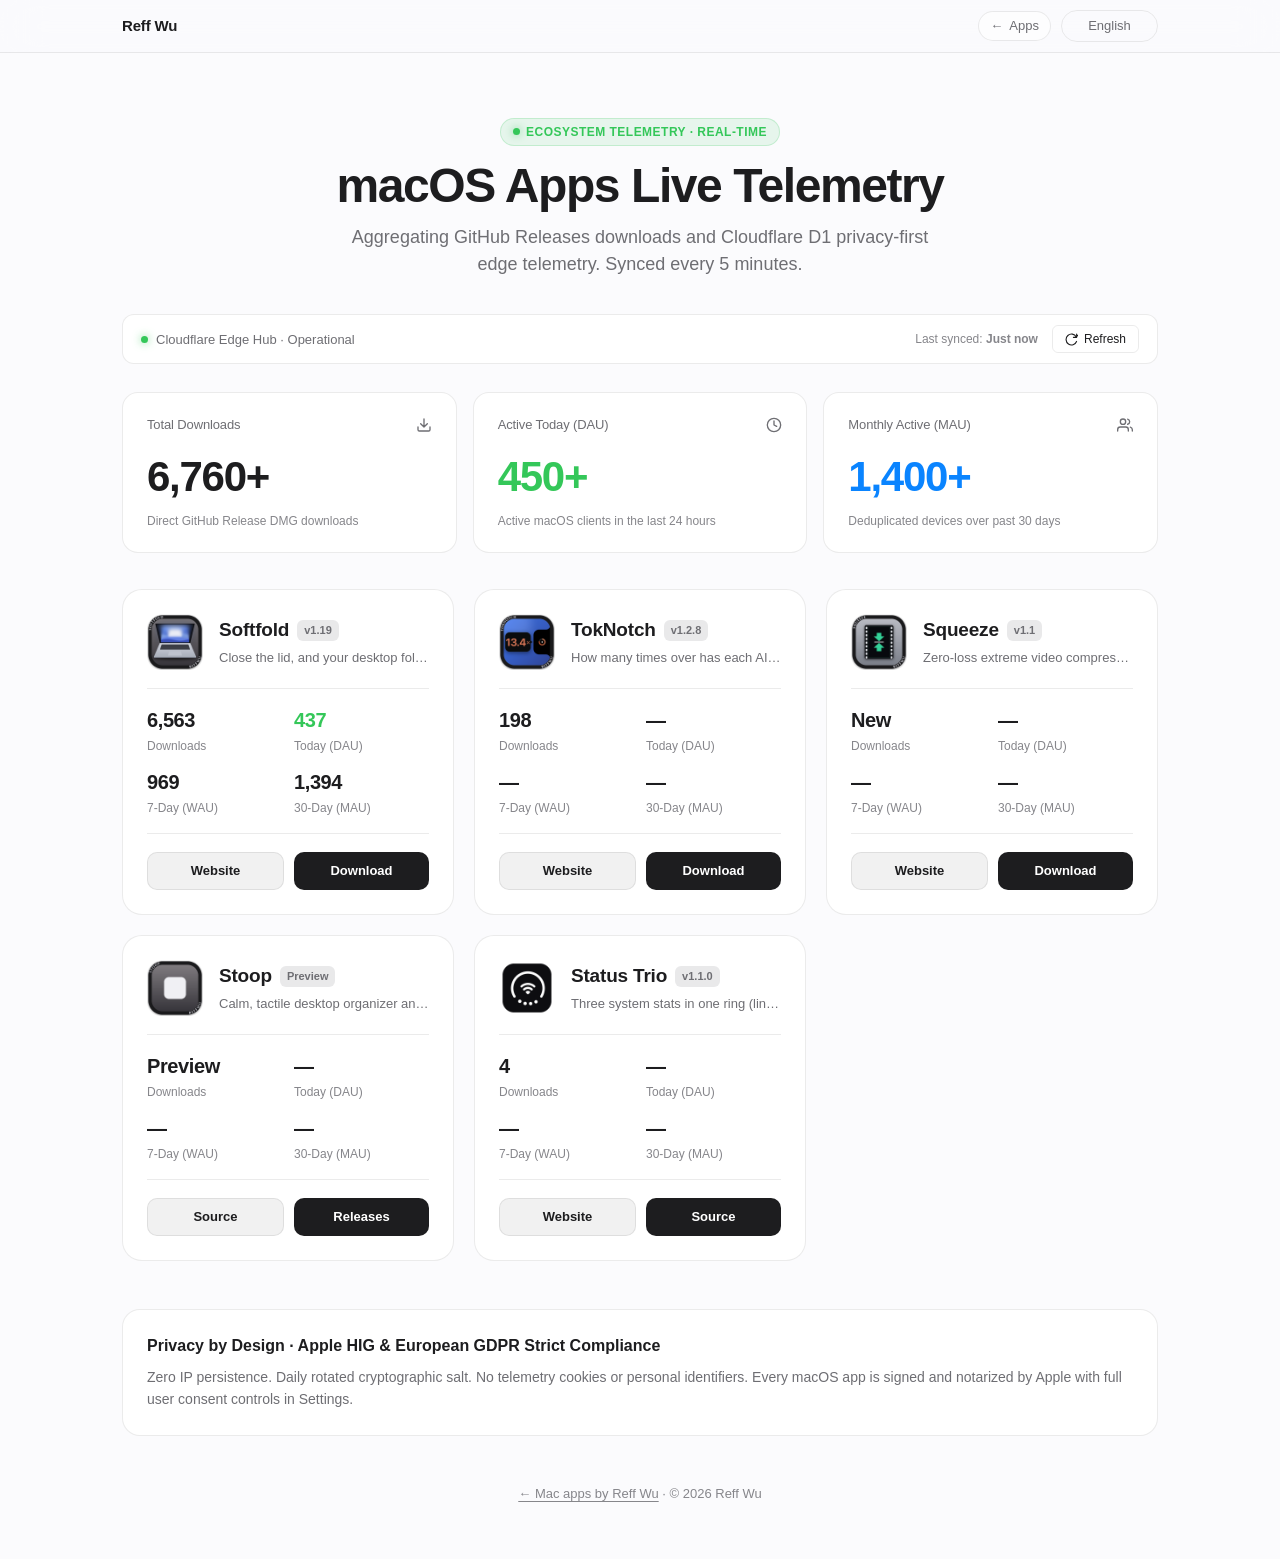
==== commit 0f4dd6c9: "fix(stats): correct baseline download figures to reflect pure installer packages" ====
--- a/dashboard/index.html
+++ b/dashboard/index.html
@@ -208,7 +208,7 @@
         <span data-i18n="kpi.downloads">Total Downloads</span>
         <svg viewBox="0 0 24 24" width="16" height="16" fill="none" stroke="currentColor" stroke-width="2" stroke-linecap="round" stroke-linejoin="round"><path d="M21 15v4a2 2 0 0 1-2 2H5a2 2 0 0 1-2-2v-4M7 10l5 5 5-5M12 15V3"/></svg>
       </div>
-      <div class="kpi-value" id="kpi-total-dl">31,960+</div>
+      <div class="kpi-value" id="kpi-total-dl">6,760+</div>
       <div class="kpi-hint" data-i18n="kpi.downloads_hint">Direct GitHub Release DMG downloads</div>
     </div>
     <div class="kpi-card">
@@ -216,7 +216,7 @@
         <span data-i18n="kpi.dau">Active Today (DAU)</span>
         <svg viewBox="0 0 24 24" width="16" height="16" fill="none" stroke="currentColor" stroke-width="2" stroke-linecap="round" stroke-linejoin="round"><circle cx="12" cy="12" r="10"/><polyline points="12 6 12 12 16 14"/></svg>
       </div>
-      <div class="kpi-value" id="kpi-dau" style="color: #34c759;">437+</div>
+      <div class="kpi-value" id="kpi-dau" style="color: #34c759;">450+</div>
       <div class="kpi-hint" data-i18n="kpi.dau_hint">Active macOS clients in the last 24 hours</div>
     </div>
     <div class="kpi-card">
@@ -224,7 +224,7 @@
         <span data-i18n="kpi.mau">Monthly Active (MAU)</span>
         <svg viewBox="0 0 24 24" width="16" height="16" fill="none" stroke="currentColor" stroke-width="2" stroke-linecap="round" stroke-linejoin="round"><path d="M17 21v-2a4 4 0 0 0-4-4H5a4 4 0 0 0-4 4v2"/><circle cx="9" cy="7" r="4"/><path d="M23 21v-2a4 4 0 0 0-3-3.87"/><path d="M16 3.13a4 4 0 0 1 0 7.75"/></svg>
       </div>
-      <div class="kpi-value" id="kpi-mau" style="color: #0a84ff;">1,394+</div>
+      <div class="kpi-value" id="kpi-mau" style="color: #0a84ff;">1,400+</div>
       <div class="kpi-hint" data-i18n="kpi.mau_hint">Deduplicated devices over past 30 days</div>
     </div>
   </section>
@@ -246,7 +246,7 @@
         </div>
         <div class="app-metrics-list">
           <div class="app-metric-item">
-            <span class="app-metric-num" id="dl-softfold">29,992</span>
+            <span class="app-metric-num" id="dl-softfold">6,563</span>
             <span class="app-metric-label" data-i18n="app.downloads">Downloads</span>
           </div>
           <div class="app-metric-item">
@@ -284,7 +284,7 @@
         </div>
         <div class="app-metrics-list">
           <div class="app-metric-item">
-            <span class="app-metric-num" id="dl-toknotch">1,964</span>
+            <span class="app-metric-num" id="dl-toknotch">198</span>
             <span class="app-metric-label" data-i18n="app.downloads">Downloads</span>
           </div>
           <div class="app-metric-item">
--- a/assets/site.css
+++ b/assets/site.css
@@ -208,15 +208,9 @@
   border-radius: 999px;
   backdrop-filter: blur(12px);
   -webkit-backdrop-filter: blur(12px);
-  transition: all 0.2s cubic-bezier(0.16, 1, 0.3, 1);
-  text-decoration: none;
+  cursor: default;
+  user-select: none;
   margin-top: 4px;
-}
-.stat-pill:hover {
-  color: var(--text);
-  border-color: rgba(52, 199, 89, 0.45);
-  background: color-mix(in srgb, var(--card) 85%, transparent);
-  transform: translateY(-1px);
 }
 .live-dot {
   width: 7px;
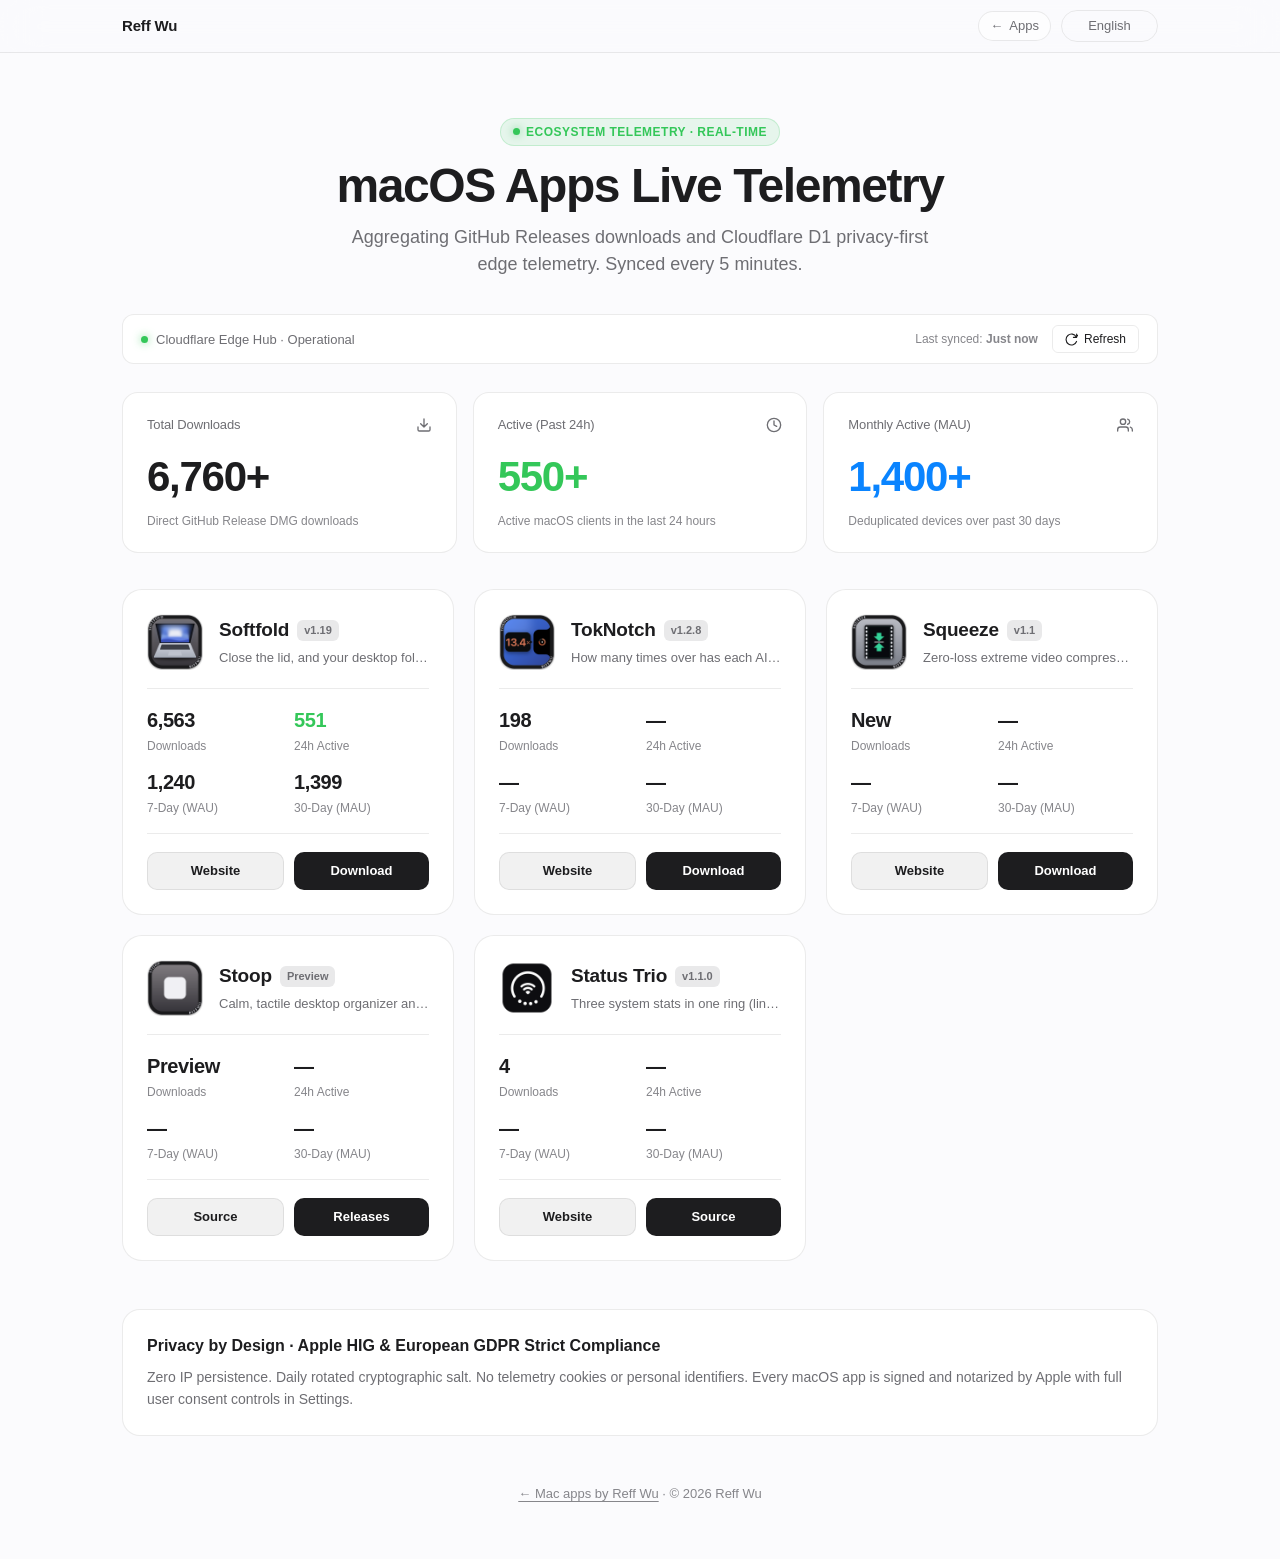
==== commit e951c839: "feat(telemetry): switch to rolling 24-hour active metric across dashboard and site" ====
--- a/dashboard/index.html
+++ b/dashboard/index.html
@@ -73,11 +73,11 @@
     "ko": "GitHub Releases 공식 DMG 실제 다운로드"
   },
   "kpi.dau": {
-    "en": "Active Today (DAU)",
-    "zh-Hans": "今日活跃设备 (DAU)",
-    "zh-Hant": "今日活躍裝置 (DAU)",
-    "ja": "本日アクティブ (DAU)",
-    "ko": "오늘 활성 기기 (DAU)"
+    "en": "Active (Past 24h)",
+    "zh-Hans": "过去 24 小时活跃",
+    "zh-Hant": "過去 24 小時活躍",
+    "ja": "過去24時間アクティブ",
+    "ko": "최근 24시간 활성"
   },
   "kpi.dau_hint": {
     "en": "Active macOS clients in the last 24 hours",
@@ -101,11 +101,11 @@
     "ko": "최근 30일간 중복 제거된 활성 기기"
   },
   "app.dau": {
-    "en": "Today (DAU)",
-    "zh-Hans": "今日活跃 (DAU)",
-    "zh-Hant": "今日活躍 (DAU)",
-    "ja": "本日 (DAU)",
-    "ko": "오늘 (DAU)"
+    "en": "24h Active",
+    "zh-Hans": "24h 活跃",
+    "zh-Hant": "24h 活躍",
+    "ja": "24時間",
+    "ko": "24시간"
   },
   "app.wau": {
     "en": "7-Day (WAU)",
@@ -213,10 +213,10 @@
     </div>
     <div class="kpi-card">
       <div class="kpi-label">
-        <span data-i18n="kpi.dau">Active Today (DAU)</span>
+        <span data-i18n="kpi.dau">Active (Past 24h)</span>
         <svg viewBox="0 0 24 24" width="16" height="16" fill="none" stroke="currentColor" stroke-width="2" stroke-linecap="round" stroke-linejoin="round"><circle cx="12" cy="12" r="10"/><polyline points="12 6 12 12 16 14"/></svg>
       </div>
-      <div class="kpi-value" id="kpi-dau" style="color: #34c759;">450+</div>
+      <div class="kpi-value" id="kpi-dau" style="color: #34c759;">550+</div>
       <div class="kpi-hint" data-i18n="kpi.dau_hint">Active macOS clients in the last 24 hours</div>
     </div>
     <div class="kpi-card">
@@ -250,15 +250,15 @@
             <span class="app-metric-label" data-i18n="app.downloads">Downloads</span>
           </div>
           <div class="app-metric-item">
-            <span class="app-metric-num" id="dau-softfold" style="color: #34c759;">437</span>
-            <span class="app-metric-label" data-i18n="app.dau">Today (DAU)</span>
-          </div>
-          <div class="app-metric-item">
-            <span class="app-metric-num" id="wau-softfold">969</span>
+            <span class="app-metric-num" id="dau-softfold" style="color: #34c759;">551</span>
+            <span class="app-metric-label" data-i18n="app.dau">24h Active</span>
+          </div>
+          <div class="app-metric-item">
+            <span class="app-metric-num" id="wau-softfold">1,240</span>
             <span class="app-metric-label" data-i18n="app.wau">7-Day (WAU)</span>
           </div>
           <div class="app-metric-item">
-            <span class="app-metric-num" id="mau-softfold">1,394</span>
+            <span class="app-metric-num" id="mau-softfold">1,399</span>
             <span class="app-metric-label" data-i18n="app.mau">30-Day (MAU)</span>
           </div>
         </div>
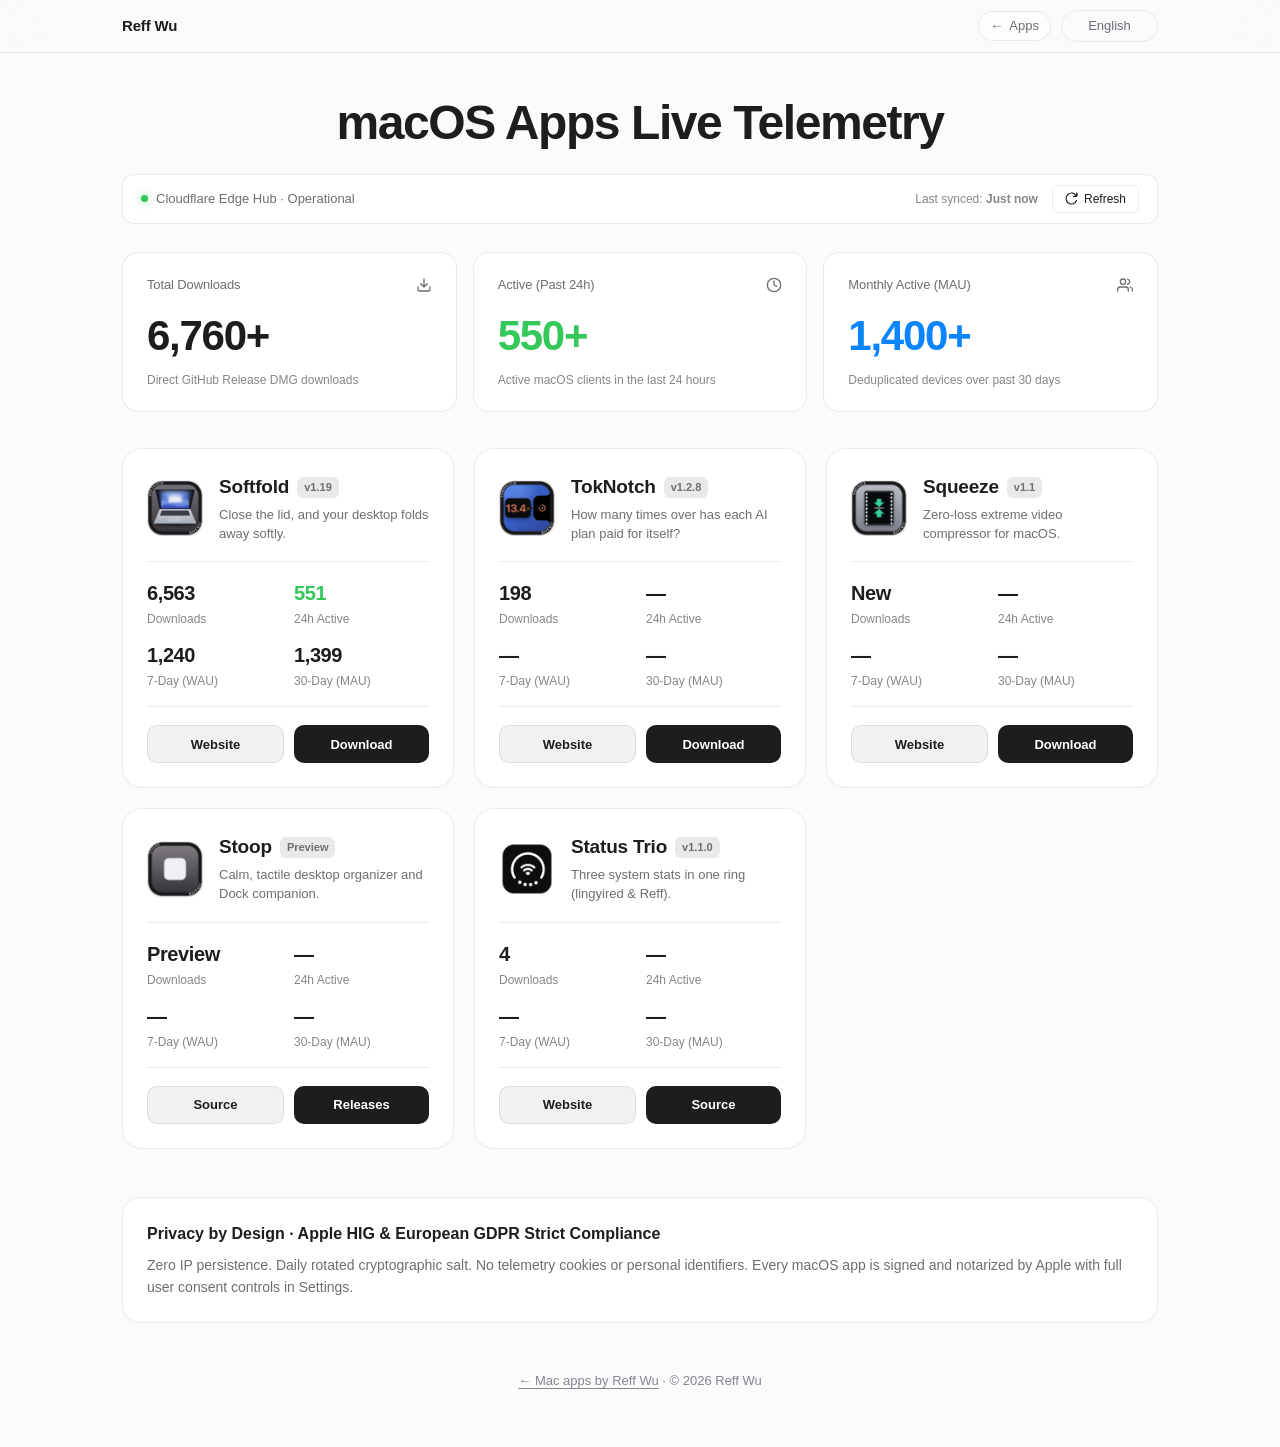
==== commit 6c0f7d8c: "style(dashboard): simplify header, add i18n taglines and prevent text clipping" ====
--- a/dashboard/index.html
+++ b/dashboard/index.html
@@ -16,13 +16,6 @@
     "ja": "エコシステムダッシュボード · Reff Wu の Mac App",
     "ko": "에코시스템 대시보드 · Reff Wu의 Mac 앱"
   },
-  "dash.badge": {
-    "en": "Ecosystem Telemetry · Real-time",
-    "zh-Hans": "全生态实时遥测 · 监控中枢",
-    "zh-Hant": "全生態即時遙測 · 監控中樞",
-    "ja": "リアルタイムテレメトリ · 監視センター",
-    "ko": "실시간 텔레메트리 · 모니터링 센터"
-  },
   "dash.title": {
     "en": "macOS Apps Live Telemetry",
     "zh-Hans": "macOS Apps 实时遥测大屏",
@@ -30,13 +23,6 @@
     "ja": "macOS App リアルタイムダッシュボード",
     "ko": "macOS 앱 실시간 텔레메트리 대시보드"
   },
-  "dash.sub": {
-    "en": "Aggregating GitHub Releases downloads and Cloudflare D1 privacy-first edge telemetry. Synced every 5 minutes.",
-    "zh-Hans": "实时聚合 GitHub Releases 真实下载量与 Cloudflare D1 边缘匿名活跃统计。数据每 5 分钟自动同步。",
-    "zh-Hant": "即時聚合 GitHub Releases 完整下載量與 Cloudflare D1 邊緣匿名活躍統計。每 5 分鐘自動同步。",
-    "ja": "GitHub Releases の実ダウンロード数と Cloudflare D1 匿名アクティブ指標をリアルタイム集計。5分ごとに自動更新。",
-    "ko": "GitHub Releases 다운로드 수와 Cloudflare D1 익명 활성 지표를 실시간 집계. 5분마다 자동 동기화."
-  },
   "dash.online": {
     "en": "Cloudflare Edge Hub · Operational",
     "zh-Hans": "Cloudflare 边缘中枢 · 运行正常",
@@ -162,6 +148,84 @@
     "zh-Hant": "零 IP 儲存紀錄、每日輪換密碼學雜湊加鹽。絕無任何追蹤 Cookie 或個人身分指紋。全系列 macOS App 經 Apple 官方公證，並提供隨時關閉遙測的偏好設定選項。",
     "ja": "IPアドレスは一切保存せず、日替わりの暗号化ソルトを使用。Cookieや端末指紋による追跡は皆無です。全MacアプリはAppleにより公証済みで、設定画面からいつでも無効化できます。",
     "ko": "IP 주소는 절대 저장하지 않으며 매일 순환되는 암호화 솔트를 적용합니다. 쿠키나 기기 지문 추적을 일절 사용하지 않습니다. 모든 Mac 앱은 Apple 공증을 완료했으며 설정에서 언제든 원클릭으로 끌 수 있습니다."
+  },
+  "tagline.softfold": {
+    "en": "Close the lid, and your desktop folds away softly.",
+    "zh-Hans": "合上屏幕，桌面温柔地折叠起来。",
+    "zh-Hant": "闔上螢幕，桌面溫柔地摺疊起來。",
+    "ja": "ふたを閉じると、デスクトップがやわらかく折りたたまれる。",
+    "ko": "덮개를 닫으면, 데스크톱이 부드럽게 접힙니다.",
+    "de": "Klapp den Deckel zu, und dein Schreibtisch faltet sich sanft zusammen.",
+    "fr": "Refermez l’écran, et votre bureau se replie en douceur.",
+    "es": "Cierra la tapa y tu escritorio se pliega con suavidad.",
+    "it": "Chiudi lo schermo e la tua scrivania si ripiega dolcemente.",
+    "pt-BR": "Feche a tampa e sua mesa se dobra suavemente.",
+    "nl": "Klap het scherm dicht en je bureaublad vouwt zacht weg.",
+    "pl": "Zamknij pokrywę, a biurko łagodnie się złoży.",
+    "ru": "Закройте крышку, и рабочий стол мягко сложится.",
+    "tr": "Kapağı kapatın, masaüstünüz yumuşakça katlansın."
+  },
+  "tagline.toknotch": {
+    "en": "How many times over has each AI plan paid for itself?",
+    "zh-Hans": "你的每个 AI 套餐，到底回本了几倍？",
+    "zh-Hant": "你的每個 AI 方案，到底回本了幾倍？",
+    "ja": "その AI プラン、何倍の元が取れていますか？",
+    "ko": "내 AI 요금제, 몇 배나 본전을 뽑았을까?",
+    "de": "Wie oft hat sich jedes deiner KI-Abos schon amortisiert?",
+    "fr": "Combien de fois chaque abonnement IA s’est-il rentabilisé ?",
+    "es": "¿Cuántas veces se ha amortizado cada suscripción de IA?",
+    "it": "Quante volte si è ripagato ogni tuo piano IA?",
+    "pt-BR": "Quantas vezes cada plano de IA já se pagou?",
+    "nl": "Hoe vaak heeft elk AI-abonnement zich al terugverdiend?",
+    "pl": "Ile razy zwrócił się każdy Twój plan AI?",
+    "ru": "Во сколько раз окупилась каждая ваша подписка на ИИ?",
+    "tr": "Her yapay zekâ planınız kendini kaç kez amorti etti?"
+  },
+  "tagline.squeeze": {
+    "en": "Zero-loss extreme video compressor for macOS.",
+    "zh-Hans": "画质几乎零损失的 macOS 极致视频压缩工具。",
+    "zh-Hant": "畫質幾乎零損失的 macOS 極致影片壓縮工具。",
+    "ja": "画質をほぼ損なわない、macOS向け究極の動画圧縮ツール。",
+    "ko": "화질 손실 없이 파일 크기를 획기적으로 줄이는 macOS 동영상 압축 도구.",
+    "de": "Nahezu verlustfreier, extremer Videokompressor für macOS.",
+    "fr": "Compresseur vidéo extrême et sans perte visible pour macOS.",
+    "es": "Compresor de video extremo y sin pérdida perceptible para macOS.",
+    "it": "Compressore video estremo a perdita zero per macOS.",
+    "pt-BR": "Compressor de vídeo extremo e sem perda perceptível para macOS.",
+    "nl": "Vrijwel verliesvrije, extreme videocompressor voor macOS.",
+    "pl": "Ekstremalny kompresor wideo bez widocznej utraty jakości dla macOS.",
+    "ru": "Экстремальный видеокомпрессор для macOS практически без потери качества.",
+    "tr": "macOS için neredeyse sıfır kayıplı ultra video sıkıştırıcı."
+  },
+  "tagline.stoop": {
+    "en": "Calm, tactile desktop organizer and Dock companion.",
+    "zh-Hans": "极具质感、安静陪伴的桌面整理与 Dock 助手。",
+    "zh-Hant": "極具質感、安靜陪伴的桌面整理與 Dock 助手。",
+    "ja": "静かで心地よいデスクトップ整理＆Dockコンパニオン。",
+    "ko": "차분하고 직관적인 데스크톱 오거나이저 및 Dock 컴패니언.",
+    "de": "Ruhiger, taktiler Schreibtisch-Organizer und Dock-Begleiter.",
+    "fr": "Organisateur de bureau serein et tactile, compagnon du Dock.",
+    "es": "Organizador de escritorio táctil y sereno, compañero del Dock.",
+    "it": "Organizzatore desktop calmo e tattile, compagno per la Dock.",
+    "nl": "Rustige, tactiele desktop-organizer en Dock-metgezel.",
+    "pl": "Spokojny, dotykowy organizer pulpitu i towarzysz Docka.",
+    "ru": "Спокойный, тактильный органайзер рабочего стола и спутник Dock.",
+    "tr": "Sakin, dokunsal masaüstü düzenleyici ve Dock yardımcısı."
+  },
+  "tagline.statustrio": {
+    "en": "Three system stats in one ring (lingyired & Reff).",
+    "zh-Hans": "三合一菜单栏状态环。开源精选（lingyired 原创，Reff 参与贡献）",
+    "zh-Hant": "三合一功能表列狀態環。開源精選（lingyired 原創，Reff 參與貢獻）",
+    "ja": "メニューバーに3つの状態をひとつに。lingyired 原作、Reff 協力。",
+    "ko": "메뉴 막대에 3가지 시스템 상태를 하나로. lingyired 원작, Reff 기여.",
+    "de": "Drei Systemstatus in einem Menüleisten-Symbol. Open Source von lingyired, Beitrag von Reff.",
+    "fr": "Trois états système dans la barre des menus (lingyired & Reff).",
+    "es": "Tres estados del sistema en un solo icono (lingyired & Reff).",
+    "it": "Tre stati di sistema nella barra dei menu (lingyired & Reff).",
+    "nl": "Drie systeemstatussen in één menubalkicoon (lingyired & Reff).",
+    "pl": "Trzy stany systemu na pasku menu (lingyired & Reff).",
+    "ru": "Три состояния системы в одном значке меню (lingyired & Reff).",
+    "tr": "Menü çubuğunda üç sistem durumu bir arada (lingyired & Reff)."
   }
 };
 </script>
@@ -177,12 +241,7 @@
 
 <main class="shell">
   <header class="dash-header">
-    <div class="dash-pill-tag">
-      <span class="live-dot" aria-hidden="true"></span>
-      <span data-i18n="dash.badge">Ecosystem Telemetry · Real-time</span>
-    </div>
-    <h1 data-i18n="dash.title">macOS Apps Live Telemetry</h1>
-    <p data-i18n="dash.sub">Aggregating GitHub Releases downloads and Cloudflare D1 privacy-first edge telemetry. Synced every 5 minutes.</p>
+    <h1 data-i18n="dash.title">macOS Apps 实时遥测大屏</h1>
   </header>
 
   <section class="dash-sync-bar">
@@ -241,7 +300,7 @@
               <span class="app-stat-name">Softfold</span>
               <span class="app-stat-badge-version" id="ver-softfold">v1.19</span>
             </div>
-            <div class="app-stat-tagline">Close the lid, and your desktop folds away softly.</div>
+            <div class="app-stat-tagline" data-i18n="tagline.softfold">合上屏幕，桌面温柔地折叠起来。</div>
           </div>
         </div>
         <div class="app-metrics-list">
@@ -251,7 +310,7 @@
           </div>
           <div class="app-metric-item">
             <span class="app-metric-num" id="dau-softfold" style="color: #34c759;">551</span>
-            <span class="app-metric-label" data-i18n="app.dau">24h Active</span>
+            <span class="app-metric-label" data-i18n="app.dau">24h 活跃</span>
           </div>
           <div class="app-metric-item">
             <span class="app-metric-num" id="wau-softfold">1,240</span>
@@ -279,7 +338,7 @@
               <span class="app-stat-name">TokNotch</span>
               <span class="app-stat-badge-version" id="ver-toknotch">v1.2.8</span>
             </div>
-            <div class="app-stat-tagline">How many times over has each AI plan paid for itself?</div>
+            <div class="app-stat-tagline" data-i18n="tagline.toknotch">你的每个 AI 套餐，到底回本了几倍？</div>
           </div>
         </div>
         <div class="app-metrics-list">
@@ -289,7 +348,7 @@
           </div>
           <div class="app-metric-item">
             <span class="app-metric-num" id="dau-toknotch">—</span>
-            <span class="app-metric-label" data-i18n="app.dau">Today (DAU)</span>
+            <span class="app-metric-label" data-i18n="app.dau">24h 活跃</span>
           </div>
           <div class="app-metric-item">
             <span class="app-metric-num" id="wau-toknotch">—</span>
@@ -317,7 +376,7 @@
               <span class="app-stat-name">Squeeze</span>
               <span class="app-stat-badge-version" id="ver-squeeze">v1.1</span>
             </div>
-            <div class="app-stat-tagline">Zero-loss extreme video compressor for macOS.</div>
+            <div class="app-stat-tagline" data-i18n="tagline.squeeze">画质几乎零损失的 macOS 极致视频压缩工具。</div>
           </div>
         </div>
         <div class="app-metrics-list">
@@ -327,7 +386,7 @@
           </div>
           <div class="app-metric-item">
             <span class="app-metric-num" id="dau-squeeze">—</span>
-            <span class="app-metric-label" data-i18n="app.dau">Today (DAU)</span>
+            <span class="app-metric-label" data-i18n="app.dau">24h 活跃</span>
           </div>
           <div class="app-metric-item">
             <span class="app-metric-num" id="wau-squeeze">—</span>
@@ -355,7 +414,7 @@
               <span class="app-stat-name">Stoop</span>
               <span class="app-stat-badge-version" id="ver-stoop">Preview</span>
             </div>
-            <div class="app-stat-tagline">Calm, tactile desktop organizer and Dock companion.</div>
+            <div class="app-stat-tagline" data-i18n="tagline.stoop">极具质感、安静陪伴的桌面整理与 Dock 助手。</div>
           </div>
         </div>
         <div class="app-metrics-list">
@@ -365,7 +424,7 @@
           </div>
           <div class="app-metric-item">
             <span class="app-metric-num" id="dau-stoop">—</span>
-            <span class="app-metric-label" data-i18n="app.dau">Today (DAU)</span>
+            <span class="app-metric-label" data-i18n="app.dau">24h 活跃</span>
           </div>
           <div class="app-metric-item">
             <span class="app-metric-num" id="wau-stoop">—</span>
@@ -393,7 +452,7 @@
               <span class="app-stat-name">Status Trio</span>
               <span class="app-stat-badge-version" id="ver-statustrio">v1.1.0</span>
             </div>
-            <div class="app-stat-tagline">Three system stats in one ring (lingyired & Reff).</div>
+            <div class="app-stat-tagline" data-i18n="tagline.statustrio">三合一菜单栏状态环。开源精选（lingyired 原创，Reff 参与贡献）</div>
           </div>
         </div>
         <div class="app-metrics-list">
@@ -403,7 +462,7 @@
           </div>
           <div class="app-metric-item">
             <span class="app-metric-num" id="dau-statustrio">—</span>
-            <span class="app-metric-label" data-i18n="app.dau">Today (DAU)</span>
+            <span class="app-metric-label" data-i18n="app.dau">24h 活跃</span>
           </div>
           <div class="app-metric-item">
             <span class="app-metric-num" id="wau-statustrio">—</span>
--- a/assets/site.css
+++ b/assets/site.css
@@ -249,7 +249,7 @@
 
 /* --- Telemetry Dashboard Page Styles --- */
 .dash-header {
-  padding: 64px 0 36px;
+  padding: 44px 0 24px;
   text-align: center;
 }
 .dash-pill-tag {
@@ -419,10 +419,13 @@
 .app-stat-tagline {
   font-size: 13px;
   color: var(--dim);
-  margin-top: 3px;
-  white-space: nowrap;
+  margin-top: 4px;
+  line-height: 1.45;
+  display: -webkit-box;
+  -webkit-line-clamp: 2;
+  -webkit-box-orient: vertical;
   overflow: hidden;
-  text-overflow: ellipsis;
+  min-height: 2.9em;
 }
 
 .app-metrics-list {
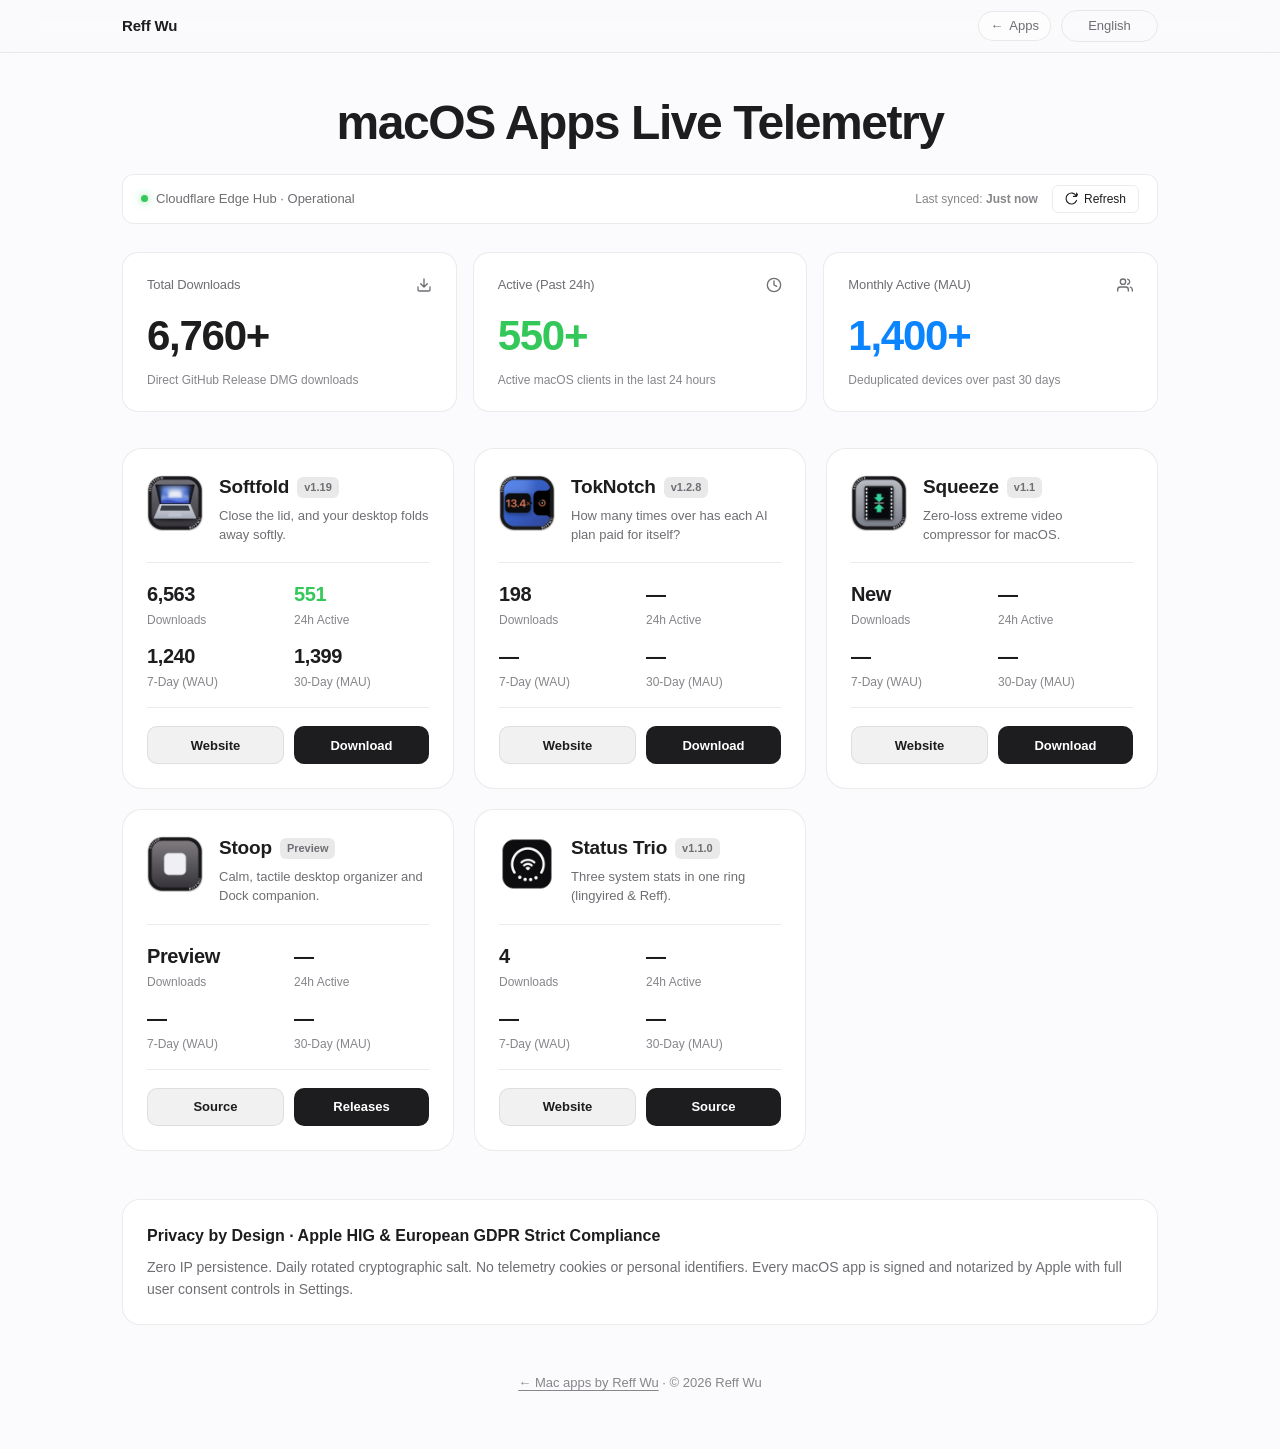
==== commit 2b201719: "fix(dashboard): bust css cache and force normal text wrapping for app taglines" ====
--- a/dashboard/index.html
+++ b/dashboard/index.html
@@ -6,7 +6,27 @@
 <title>Ecosystem Dashboard · Mac Apps by Reff Wu</title>
 <meta name="description" content="Live telemetry, real-time downloads, and active user metrics across Reff Wu's macOS apps.">
 <link rel="icon" href="../icons/toknotch.png">
-<link rel="stylesheet" href="../assets/site.css">
+<link rel="stylesheet" href="../assets/site.css?v=20260926b">
+<style>
+.app-stat-head {
+  align-items: flex-start !important;
+}
+.app-stat-head img {
+  margin-top: 2px !important;
+}
+.app-stat-tagline {
+  font-size: 13px !important;
+  color: var(--dim) !important;
+  margin-top: 5px !important;
+  line-height: 1.45 !important;
+  white-space: normal !important;
+  overflow: visible !important;
+  text-overflow: clip !important;
+  word-break: break-word !important;
+  display: block !important;
+  min-height: 2.9em !important;
+}
+</style>
 <script>
 window.PAGE_STRINGS = {
   "page.title": {
--- a/assets/site.css
+++ b/assets/site.css
@@ -384,7 +384,7 @@
 }
 .app-stat-head {
   display: flex;
-  align-items: center;
+  align-items: flex-start;
   gap: 16px;
   margin-bottom: 18px;
 }
@@ -393,6 +393,7 @@
   height: 56px;
   border-radius: 13px;
   flex-shrink: 0;
+  margin-top: 2px;
 }
 .app-stat-title {
   flex: 1;
@@ -419,12 +420,10 @@
 .app-stat-tagline {
   font-size: 13px;
   color: var(--dim);
-  margin-top: 4px;
+  margin-top: 5px;
   line-height: 1.45;
-  display: -webkit-box;
-  -webkit-line-clamp: 2;
-  -webkit-box-orient: vertical;
-  overflow: hidden;
+  white-space: normal;
+  word-break: break-word;
   min-height: 2.9em;
 }
 
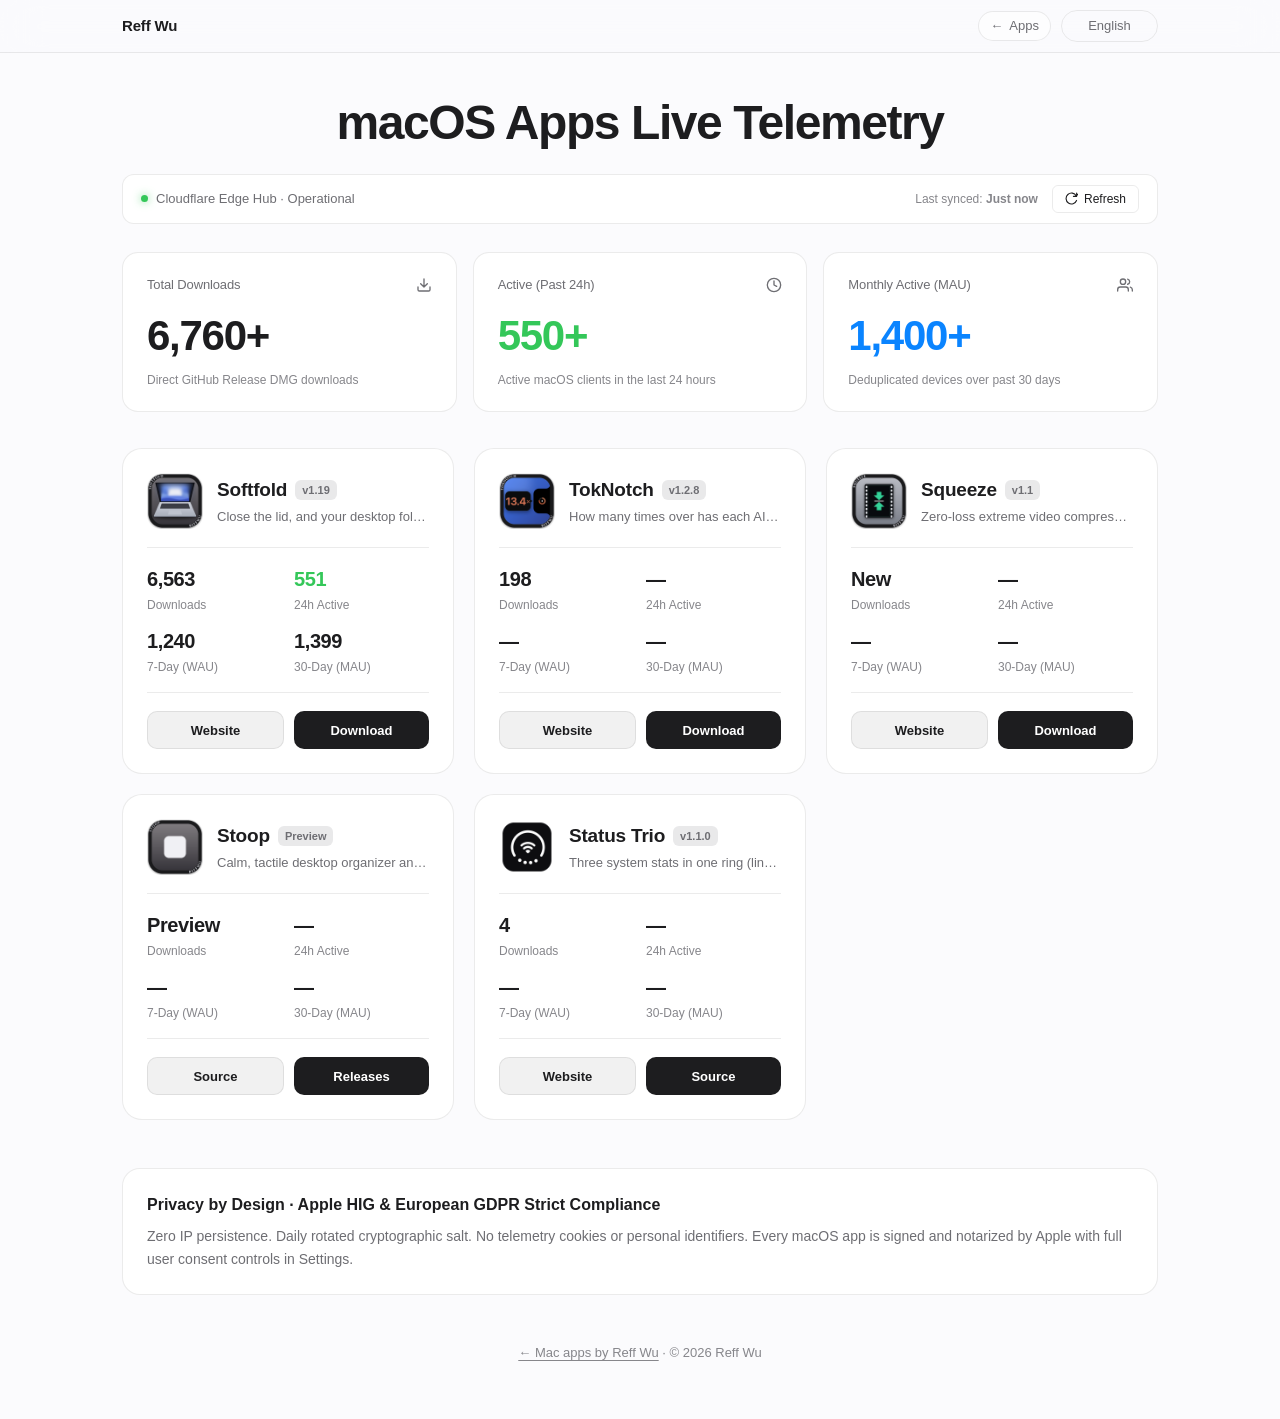
==== commit e9c08624: "style(dashboard): restore elegant centered horizontal balance and refine taglines to fit single-line" ====
--- a/dashboard/index.html
+++ b/dashboard/index.html
@@ -6,27 +6,7 @@
 <title>Ecosystem Dashboard · Mac Apps by Reff Wu</title>
 <meta name="description" content="Live telemetry, real-time downloads, and active user metrics across Reff Wu's macOS apps.">
 <link rel="icon" href="../icons/toknotch.png">
-<link rel="stylesheet" href="../assets/site.css?v=20260926b">
-<style>
-.app-stat-head {
-  align-items: flex-start !important;
-}
-.app-stat-head img {
-  margin-top: 2px !important;
-}
-.app-stat-tagline {
-  font-size: 13px !important;
-  color: var(--dim) !important;
-  margin-top: 5px !important;
-  line-height: 1.45 !important;
-  white-space: normal !important;
-  overflow: visible !important;
-  text-overflow: clip !important;
-  word-break: break-word !important;
-  display: block !important;
-  min-height: 2.9em !important;
-}
-</style>
+<link rel="stylesheet" href="../assets/site.css?v=20260926c">
 <script>
 window.PAGE_STRINGS = {
   "page.title": {
@@ -187,8 +167,8 @@
   },
   "tagline.toknotch": {
     "en": "How many times over has each AI plan paid for itself?",
-    "zh-Hans": "你的每个 AI 套餐，到底回本了几倍？",
-    "zh-Hant": "你的每個 AI 方案，到底回本了幾倍？",
+    "zh-Hans": "你的 AI 套餐，回本了几倍？",
+    "zh-Hant": "你的 AI 方案，回本了幾倍？",
     "ja": "その AI プラン、何倍の元が取れていますか？",
     "ko": "내 AI 요금제, 몇 배나 본전을 뽑았을까?",
     "de": "Wie oft hat sich jedes deiner KI-Abos schon amortisiert?",
@@ -203,8 +183,8 @@
   },
   "tagline.squeeze": {
     "en": "Zero-loss extreme video compressor for macOS.",
-    "zh-Hans": "画质几乎零损失的 macOS 极致视频压缩工具。",
-    "zh-Hant": "畫質幾乎零損失的 macOS 極致影片壓縮工具。",
+    "zh-Hans": "零损画质，极致极速视频压缩。",
+    "zh-Hant": "零損畫質，極致極速影片壓縮。",
     "ja": "画質をほぼ損なわない、macOS向け究極の動画圧縮ツール。",
     "ko": "화질 손실 없이 파일 크기를 획기적으로 줄이는 macOS 동영상 압축 도구.",
     "de": "Nahezu verlustfreier, extremer Videokompressor für macOS.",
@@ -219,8 +199,8 @@
   },
   "tagline.stoop": {
     "en": "Calm, tactile desktop organizer and Dock companion.",
-    "zh-Hans": "极具质感、安静陪伴的桌面整理与 Dock 助手。",
-    "zh-Hant": "極具質感、安靜陪伴的桌面整理與 Dock 助手。",
+    "zh-Hans": "质感优雅的桌面整理助手。",
+    "zh-Hant": "質感優雅的桌面整理助手。",
     "ja": "静かで心地よいデスクトップ整理＆Dockコンパニオン。",
     "ko": "차분하고 직관적인 데스크톱 오거나이저 및 Dock 컴패니언.",
     "de": "Ruhiger, taktiler Schreibtisch-Organizer und Dock-Begleiter.",
@@ -234,8 +214,8 @@
   },
   "tagline.statustrio": {
     "en": "Three system stats in one ring (lingyired & Reff).",
-    "zh-Hans": "三合一菜单栏状态环。开源精选（lingyired 原创，Reff 参与贡献）",
-    "zh-Hant": "三合一功能表列狀態環。開源精選（lingyired 原創，Reff 參與貢獻）",
+    "zh-Hans": "三合一极简菜单栏状态环。",
+    "zh-Hant": "三合一極簡選單列狀態環。",
     "ja": "メニューバーに3つの状態をひとつに。lingyired 原作、Reff 協力。",
     "ko": "메뉴 막대에 3가지 시스템 상태를 하나로. lingyired 원작, Reff 기여.",
     "de": "Drei Systemstatus in einem Menüleisten-Symbol. Open Source von lingyired, Beitrag von Reff.",
@@ -320,7 +300,7 @@
               <span class="app-stat-name">Softfold</span>
               <span class="app-stat-badge-version" id="ver-softfold">v1.19</span>
             </div>
-            <div class="app-stat-tagline" data-i18n="tagline.softfold">合上屏幕，桌面温柔地折叠起来。</div>
+            <div class="app-stat-tagline" data-i18n="tagline.softfold" title="合上屏幕，桌面温柔地折叠起来。">合上屏幕，桌面温柔地折叠起来。</div>
           </div>
         </div>
         <div class="app-metrics-list">
@@ -358,7 +338,7 @@
               <span class="app-stat-name">TokNotch</span>
               <span class="app-stat-badge-version" id="ver-toknotch">v1.2.8</span>
             </div>
-            <div class="app-stat-tagline" data-i18n="tagline.toknotch">你的每个 AI 套餐，到底回本了几倍？</div>
+            <div class="app-stat-tagline" data-i18n="tagline.toknotch" title="你的 AI 套餐，回本了几倍？">你的 AI 套餐，回本了几倍？</div>
           </div>
         </div>
         <div class="app-metrics-list">
@@ -396,7 +376,7 @@
               <span class="app-stat-name">Squeeze</span>
               <span class="app-stat-badge-version" id="ver-squeeze">v1.1</span>
             </div>
-            <div class="app-stat-tagline" data-i18n="tagline.squeeze">画质几乎零损失的 macOS 极致视频压缩工具。</div>
+            <div class="app-stat-tagline" data-i18n="tagline.squeeze" title="零损画质，极致极速视频压缩。">零损画质，极致极速视频压缩。</div>
           </div>
         </div>
         <div class="app-metrics-list">
@@ -434,7 +414,7 @@
               <span class="app-stat-name">Stoop</span>
               <span class="app-stat-badge-version" id="ver-stoop">Preview</span>
             </div>
-            <div class="app-stat-tagline" data-i18n="tagline.stoop">极具质感、安静陪伴的桌面整理与 Dock 助手。</div>
+            <div class="app-stat-tagline" data-i18n="tagline.stoop" title="质感优雅的桌面整理助手。">质感优雅的桌面整理助手。</div>
           </div>
         </div>
         <div class="app-metrics-list">
@@ -472,7 +452,7 @@
               <span class="app-stat-name">Status Trio</span>
               <span class="app-stat-badge-version" id="ver-statustrio">v1.1.0</span>
             </div>
-            <div class="app-stat-tagline" data-i18n="tagline.statustrio">三合一菜单栏状态环。开源精选（lingyired 原创，Reff 参与贡献）</div>
+            <div class="app-stat-tagline" data-i18n="tagline.statustrio" title="三合一极简菜单栏状态环。">三合一极简菜单栏状态环。</div>
           </div>
         </div>
         <div class="app-metrics-list">
--- a/assets/site.css
+++ b/assets/site.css
@@ -384,8 +384,8 @@
 }
 .app-stat-head {
   display: flex;
-  align-items: flex-start;
-  gap: 16px;
+  align-items: center;
+  gap: 14px;
   margin-bottom: 18px;
 }
 .app-stat-head img {
@@ -393,7 +393,6 @@
   height: 56px;
   border-radius: 13px;
   flex-shrink: 0;
-  margin-top: 2px;
 }
 .app-stat-title {
   flex: 1;
@@ -420,11 +419,10 @@
 .app-stat-tagline {
   font-size: 13px;
   color: var(--dim);
-  margin-top: 5px;
-  line-height: 1.45;
-  white-space: normal;
-  word-break: break-word;
-  min-height: 2.9em;
+  margin-top: 3px;
+  white-space: nowrap;
+  overflow: hidden;
+  text-overflow: ellipsis;
 }
 
 .app-metrics-list {
